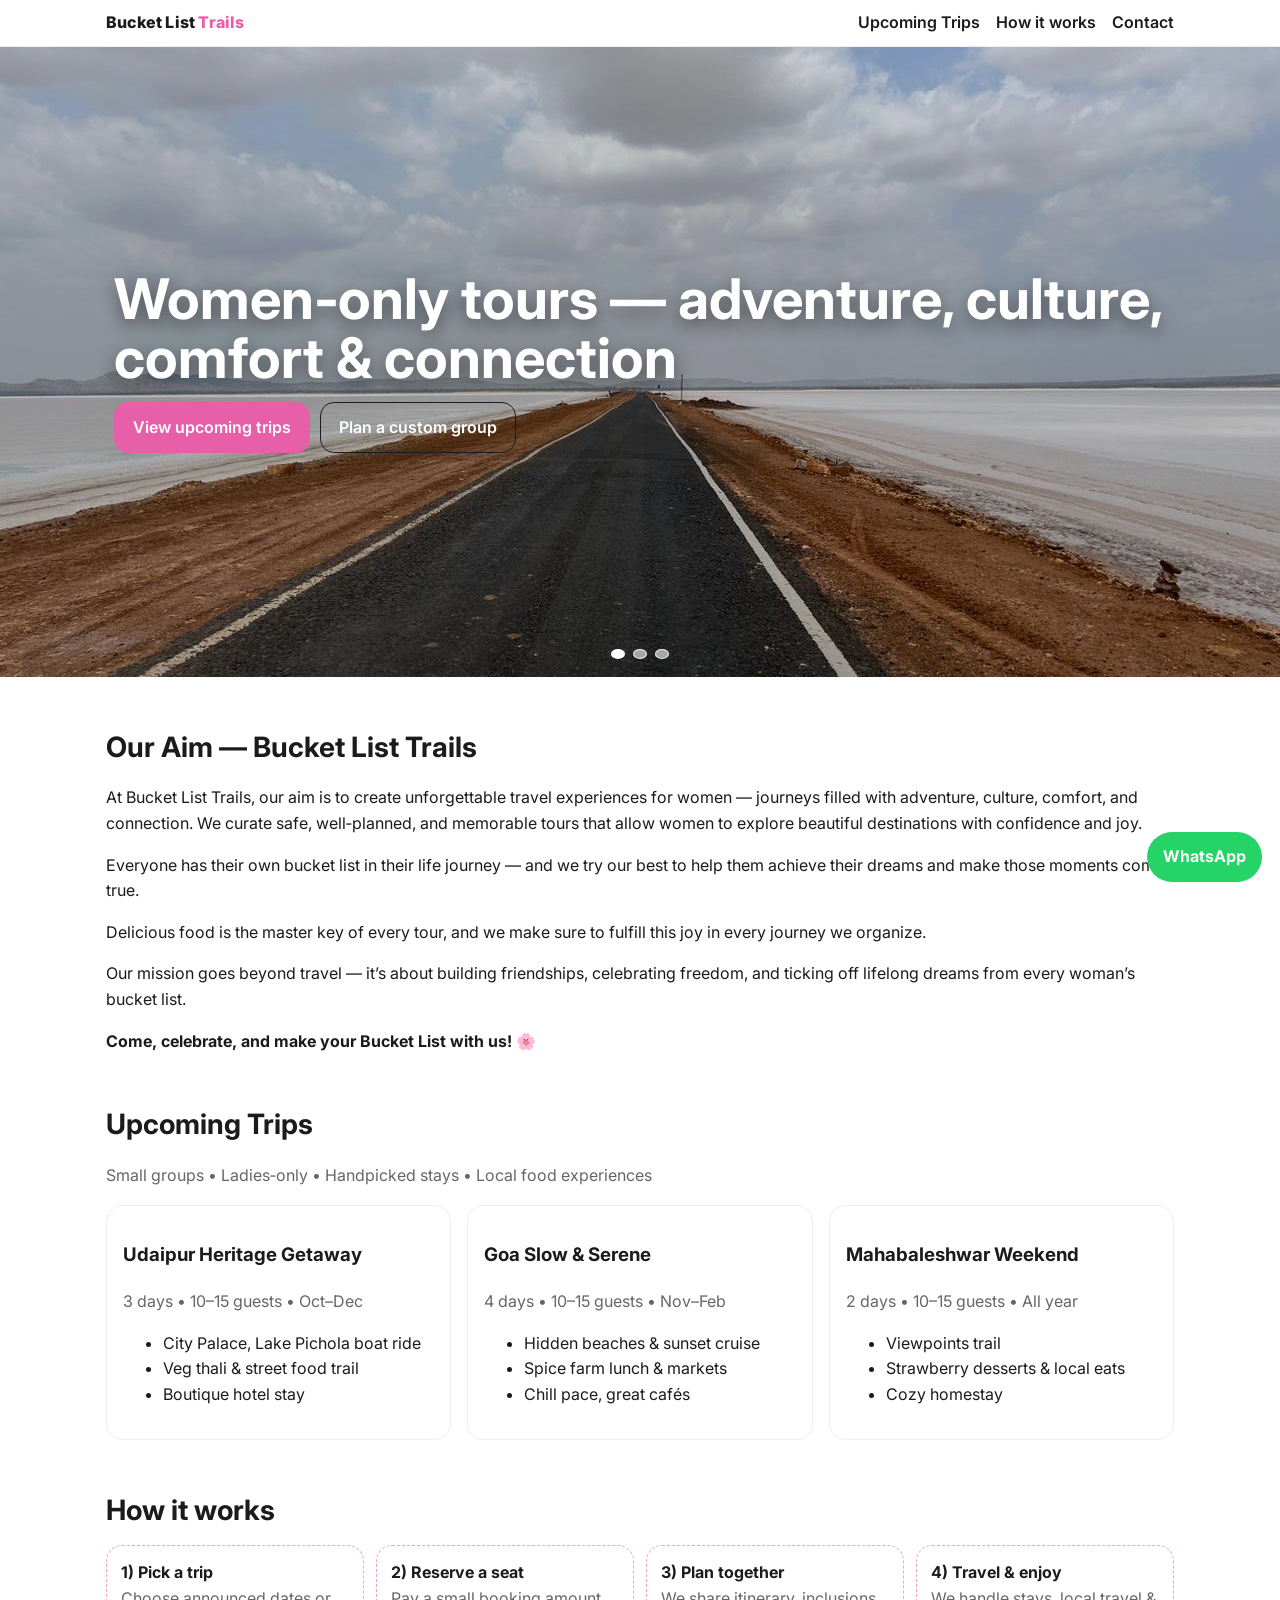
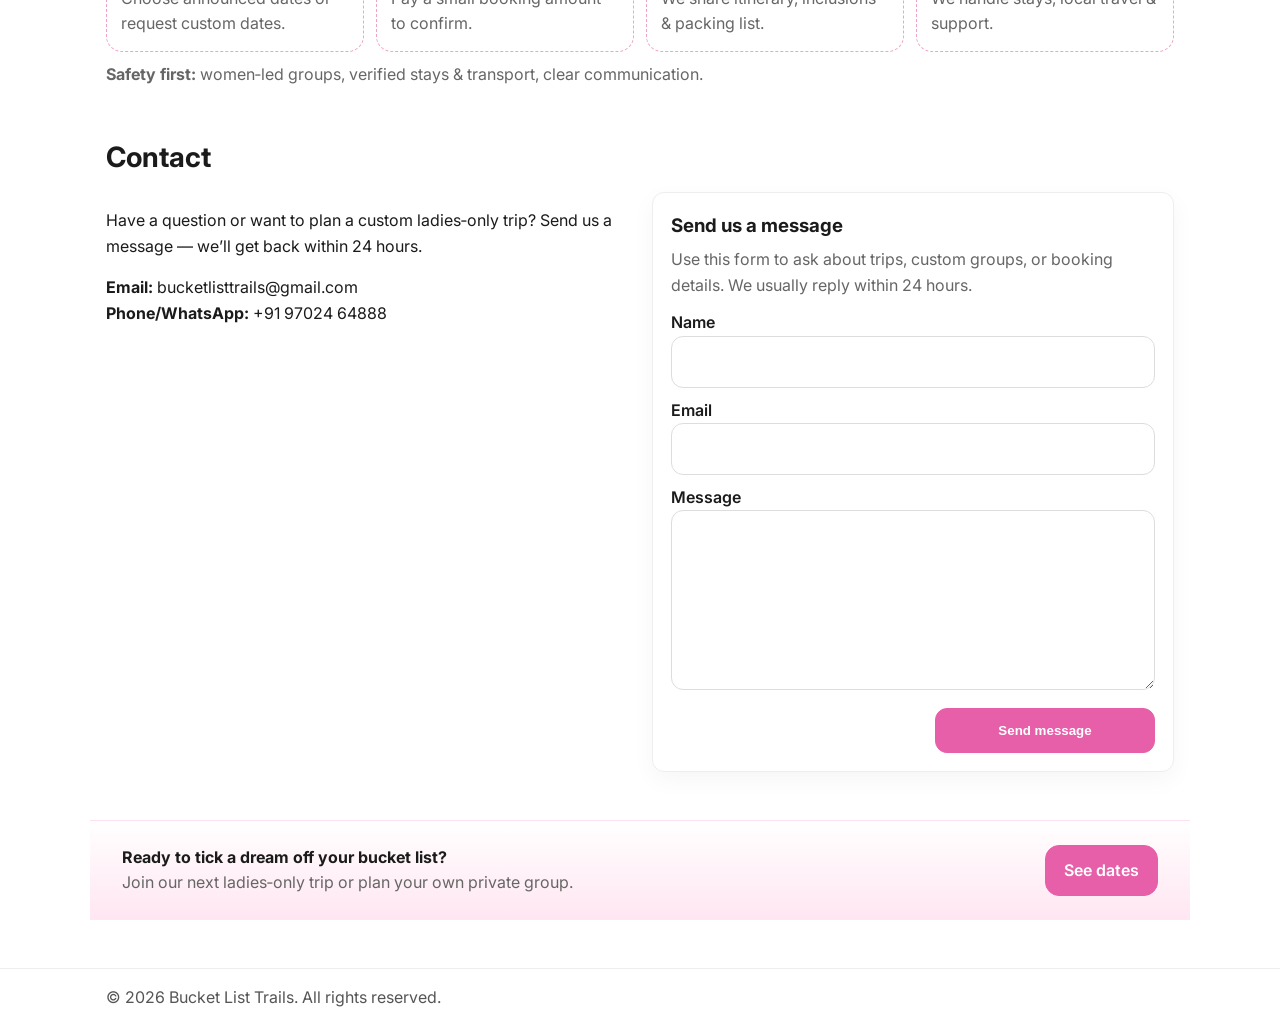
==== index.html @ af9f661c "favicon added" ====
<!doctype html>
<html lang="en">
<head>
<meta charset="utf-8" />
<meta name="viewport" content="width=device-width, initial-scale=1" />
<title>Bucket List Trails — Ladies-Only Tours</title>
<meta name="description" content="Bucket List Trails curates safe, well‑planned ladies‑only tours — adventure, culture, comfort & connection. Join our next trip!" />
<link rel="preconnect" href="https://fonts.googleapis.com">
<link rel="preconnect" href="https://fonts.gstatic.com" crossorigin>
<link href="https://fonts.googleapis.com/css2?family=Inter:wght@400;600;800&display=swap" rel="stylesheet">
<link rel="stylesheet" href="assets/css/style.css">
<link rel="icon" href="assets/images/3_ladies_favicon.png" type="image/png">
</head>
<body>
<header>
  <nav>
    <div class="logo">Bucket List <span>Trails</span></div>
    <div class="links">
      <!-- <a href="#aim">About</a> -->
      <a href="#trips">Upcoming Trips</a>
      <a href="#how">How it works</a>
      <a href="#contact">Contact</a>
    </div>
  </nav>
</header>
<main>
  <section class="hero">
    <div class="content">
      <h1>Women‑only tours — adventure, culture, comfort & connection</h1>
      
      <div style="display:flex;gap:10px;flex-wrap:wrap">
        <a class="btn primary" href="#trips">View upcoming trips</a>
        <a class="btn" href="#contact">Plan a custom group</a>
      </div>
    </div>
    <div class="slider" aria-label="Trip photo slideshow">
      <div class="slides" id="slides">
        <div class="slide"><img src="assets/images/road_to_heaven_1.jpg" alt="Long straight road cutting through the white salt desert of Kutch under a cloudy sky" loading="lazy"></div>
        <div class="slide"><img src="assets/images/road_to_heaven_2.jpg" alt="Aerial view of a narrow road crossing vast white salt plains in Kutch, India" loading="lazy"></div>
        <div class="slide"><img src="assets/images/Kelva-Sea-Fort.jpg" alt="Aerial view of Kelva Fort surrounded by seawater with greenery growing on top, at Kelva Beach, Maharashtra" loading="lazy"></div>
      </div>
      <div class="dots" id="dots"></div>
    </div>
  </section>
  <section id="aim">
    <h2>Our Aim — Bucket List Trails</h2>
    <p>At Bucket List Trails, our aim is to create unforgettable travel experiences for women — journeys filled with adventure, culture, comfort, and connection. We curate safe, well‑planned, and memorable tours that allow women to explore beautiful destinations with confidence and joy.</p>
    <p>Everyone has their own bucket list in their life journey — and we try our best to help them achieve their dreams and make those moments come true.</p>
    <p>Delicious food is the master key of every tour, and we make sure to fulfill this joy in every journey we organize.</p>
    <p>Our mission goes beyond travel — it’s about building friendships, celebrating freedom, and ticking off lifelong dreams from every woman’s bucket list.</p>
    <p><strong>Come, celebrate, and make your Bucket List with us!</strong> 🌸</p>
  </section>
  <section id="trips">
    <h2>Upcoming Trips</h2>
    <p class="muted">Small groups • Ladies‑only • Handpicked stays • Local food experiences</p>
    <div class="grid">
      <div class="card">
        <h3>Udaipur Heritage Getaway</h3>
        <p class="muted">3 days • 10–15 guests • Oct–Dec</p>
        <ul>
          <li>City Palace, Lake Pichola boat ride</li>
          <li>Veg thali & street food trail</li>
          <li>Boutique hotel stay</li>
        </ul>
      </div>
      <div class="card">
        <h3>Goa Slow & Serene</h3>
        <p class="muted">4 days • 10–15 guests • Nov–Feb</p>
        <ul>
          <li>Hidden beaches & sunset cruise</li>
          <li>Spice farm lunch & markets</li>
          <li>Chill pace, great cafés</li>
        </ul>
      </div>
      <div class="card">
        <h3>Mahabaleshwar Weekend</h3>
        <p class="muted">2 days • 10–15 guests • All year</p>
        <ul>
          <li>Viewpoints trail</li>
          <li>Strawberry desserts & local eats</li>
          <li>Cozy homestay</li>
        </ul>
      </div>
    </div>
  </section>
  <section id="how">
    <h2>How it works</h2>
    <div class="steps">
      <div class="step"><strong>1) Pick a trip</strong><br><span class="muted">Choose announced dates or request custom dates.</span></div>
      <div class="step"><strong>2) Reserve a seat</strong><br><span class="muted">Pay a small booking amount to confirm.</span></div>
      <div class="step"><strong>3) Plan together</strong><br><span class="muted">We share itinerary, inclusions & packing list.</span></div>
      <div class="step"><strong>4) Travel & enjoy</strong><br><span class="muted">We handle stays, local travel & support.</span></div>
    </div>
    <p class="muted" style="margin-top:10px"><strong>Safety first:</strong> women‑led groups, verified stays & transport, clear communication.</p>
  </section>
  <section id="contact">
    <h2>Contact</h2>
    <div class="contact">
      <div>
        <p>Have a question or want to plan a custom ladies‑only trip? Send us a message — we’ll get back within 24 hours.</p>
        <p><strong>Email:</strong> <a href="mailto:bucketlisttrails@gmail.com">bucketlisttrails@gmail.com</a><br>
        <strong>Phone/WhatsApp:</strong> <a href="tel:+919702464888">+91 97024 64888</a></p>
      </div>
      <div class="form-card">
        <div class="form-header">
          <h3>Send us a message</h3>
          <p class="muted">Use this form to ask about trips, custom groups, or booking details. We usually reply within 24 hours.</p>
        </div>
        <form name="contact" method="POST" data-netlify="true">
          <input type="hidden" name="form-name" value="contact" />
          <label>Name <input name="name" required /></label>
          <label>Email <input type="email" name="email" required /></label>
          <label>Message <textarea name="message" rows="6" required></textarea></label>
          <div style="display:flex;justify-content:flex-end">
            <button class="btn primary" type="submit">Send message</button>
          </div>
        </form>
      </div>
    </div>
  </section>
</main>
<section class="cta">
  <div class="wrap">
    <div>
      <strong>Ready to tick a dream off your bucket list?</strong>
      <div class="muted">Join our next ladies‑only trip or plan your own private group.</div>
    </div>
    <a class="btn primary" href="#trips">See dates</a>
  </div>
</section>
<footer><div class="wrap">© <span id="y"></span> Bucket List Trails. All rights reserved.</div></footer>
<a class="wa" href="https://wa.me/919702464888" target="_blank" rel="noopener">WhatsApp</a>
<script src="assets/js/main.js"></script>
</body></html>
---- assets/css/style.css ----
/* Variables */
:root {
  --max: 1100px;
  --brand: #e65fa8;
  --dark: #1b1b1b;
  --muted: #666;
  --bg: #fff;
}

/* Reset & base */
* { box-sizing: border-box; }
html, body { margin: 0; }
body {
  font-family: Inter, system-ui, Arial, sans-serif;
  color: var(--dark);
  line-height: 1.6;
  background: var(--bg);
}

a { text-decoration: none; color: inherit; }

/* Buttons */
.btn {
  display: inline-block;
  padding: 12px 18px;
  border-radius: 14px;
  border: 1px solid var(--dark);
  font-weight: 600;
}
.btn.primary {
  background: var(--brand);
  color: white;
  border-color: var(--brand);
}

/* Header / Nav */
header {
  position: sticky;
  top: 0;
  background: #ffffffd9;
  backdrop-filter: saturate(160%) blur(10px);
  border-bottom: 1px solid #eee;
  z-index: 10;
}
nav {
  max-width: var(--max);
  margin: 0 auto;
  display: flex;
  align-items: center;
  gap: 12px;
  padding: 10px 16px;
}
nav .logo { font-weight: 800; letter-spacing: .2px; }
nav .logo span { color: var(--brand); }
nav .links { margin-left: auto; display: flex; gap: 16px; font-weight: 600; }

/* Hero */
.hero {
  position: relative;
  min-height: 70vh; /* large hero to showcase full-bleed images */
  display: grid;
  align-items: center;
  margin: 0; /* full-bleed - remove vertical margins */
}

.hero .content {
  max-width: var(--max);
  margin: 0 auto; /* center content within full-bleed hero */
  padding: 48px 24px;
  z-index: 2; /* sits above slider */
  color: #fff;
}
.hero h1 {
  font-size: clamp(32px, 6vw, 56px);
  line-height: 1.05;
  margin: 0 0 14px;
  text-shadow: 0 6px 18px rgba(0,0,0,0.45);
}
.hero p { color: rgba(255,255,255,0.9); margin: 0 0 18px; text-shadow: 0 4px 14px rgba(0,0,0,0.35); }

/* Slider */
.slider {
  position: absolute;
  inset: 0;
  z-index: 0;
  overflow: hidden;
}
.slider::after {
  /* subtle dark overlay to improve text contrast */
  content: "";
  position: absolute;
  inset: 0;
  background: linear-gradient(rgba(0,0,0,0.15), rgba(0,0,0,0.35));
  z-index: 1;
  pointer-events: none;
}
.slides {
  display: flex;
  transition: transform .5s ease;
  height: 100%;
}
.slide {
  min-width: 100%;
  height: 100%;
  background: #000;
}
.slide img { width: 100%; height: 100%; object-fit: cover; display: block; }

.dots {
  position: absolute;
  left: 0;
  right: 0;
  bottom: 18px;
  display: flex;
  gap: 8px;
  justify-content: center;
  z-index: 3;
}
.dot {
  width: 10px;
  height: 10px;
  border-radius: 50%;
  background: rgba(255,255,255,0.6);
  border: 1px solid rgba(255,255,255,0.85);
  cursor: pointer;
}
.dot.active { background: #fff; }

/* Sections */
section:not(.hero) { max-width: var(--max); margin: 48px auto; padding: 0 16px; }
h2 { font-size: 28px; margin: 0 0 12px; }
.muted { color: var(--muted); }

.grid { display: grid; grid-template-columns: repeat(3, 1fr); gap: 16px; }
.card { border: 1px solid #eee; border-radius: 16px; padding: 16px; background: #fff; }

.steps { display: grid; grid-template-columns: repeat(4, 1fr); gap: 12px; }
.step { border: 1px dashed #f0a2c8; border-radius: 16px; padding: 14px; background: #fff; }

.contact { display: grid; grid-template-columns: 1fr 1fr; gap: 24px; align-items: start; }

/* Contact form: stack labels above inputs for better spacing */
.contact form { display: grid; gap: 12px; max-width: 560px; }
.contact label { display: block; font-weight: 600; margin-bottom: 6px; }
.contact input, .contact textarea { width: 100%; padding: 12px 14px; border-radius: 12px; border: 1px solid #ddd; font: inherit; }

/* Make submit button prominent and full width on smaller screens */
.contact button[type="submit"] { padding: 14px 22px; border-radius: 12px; min-width: 220px; }
@media (max-width: 980px) {
  .contact { grid-template-columns: 1fr; }
  .contact button[type="submit"] { width: 100%; }
}

/* Form card */
.form-card {
  background: #fff;
  border: 1px solid #eee;
  border-radius: 12px;
  padding: 18px;
  box-shadow: 0 8px 24px rgba(0,0,0,0.04);
}
.form-header h3 { margin: 0 0 6px; }
.form-header .muted { margin: 0 0 12px; color: var(--muted); }
.form-card form { display: block; }
.form-card label { margin-bottom: 10px; display: block; }
.form-card .btn.primary { min-width: 220px; }

.cta { background: linear-gradient(180deg,#fff, #ffe6f2); border-top: 1px solid #fee0f0; }
.cta .wrap { max-width: var(--max); margin: 0 auto; padding: 24px 16px; display: grid; grid-template-columns: 1fr auto; align-items: center; gap: 16px; }

footer { border-top: 1px solid #eee; }
footer .wrap { max-width: var(--max); margin: 0 auto; padding: 16px; color: #555; }

.wa { position: fixed; right: 18px; bottom: 18px; background: #25D366; color: #fff; border-radius: 999px; padding: 12px 16px; font-weight: 700; }

/* Responsive */
@media (max-width: 980px) {
  .hero { grid-template-columns: 1fr; }
  .grid { grid-template-columns: 1fr 1fr; }
  .steps { grid-template-columns: 1fr 1fr; }
  .contact { grid-template-columns: 1fr; }
}

@media (max-width: 600px) {
  .grid { grid-template-columns: 1fr; }
  .slide { height: 240px; }
}

/* Accessibility: respect reduced motion */
@media (prefers-reduced-motion: reduce) {
  .slides { transition: none !important; }
}
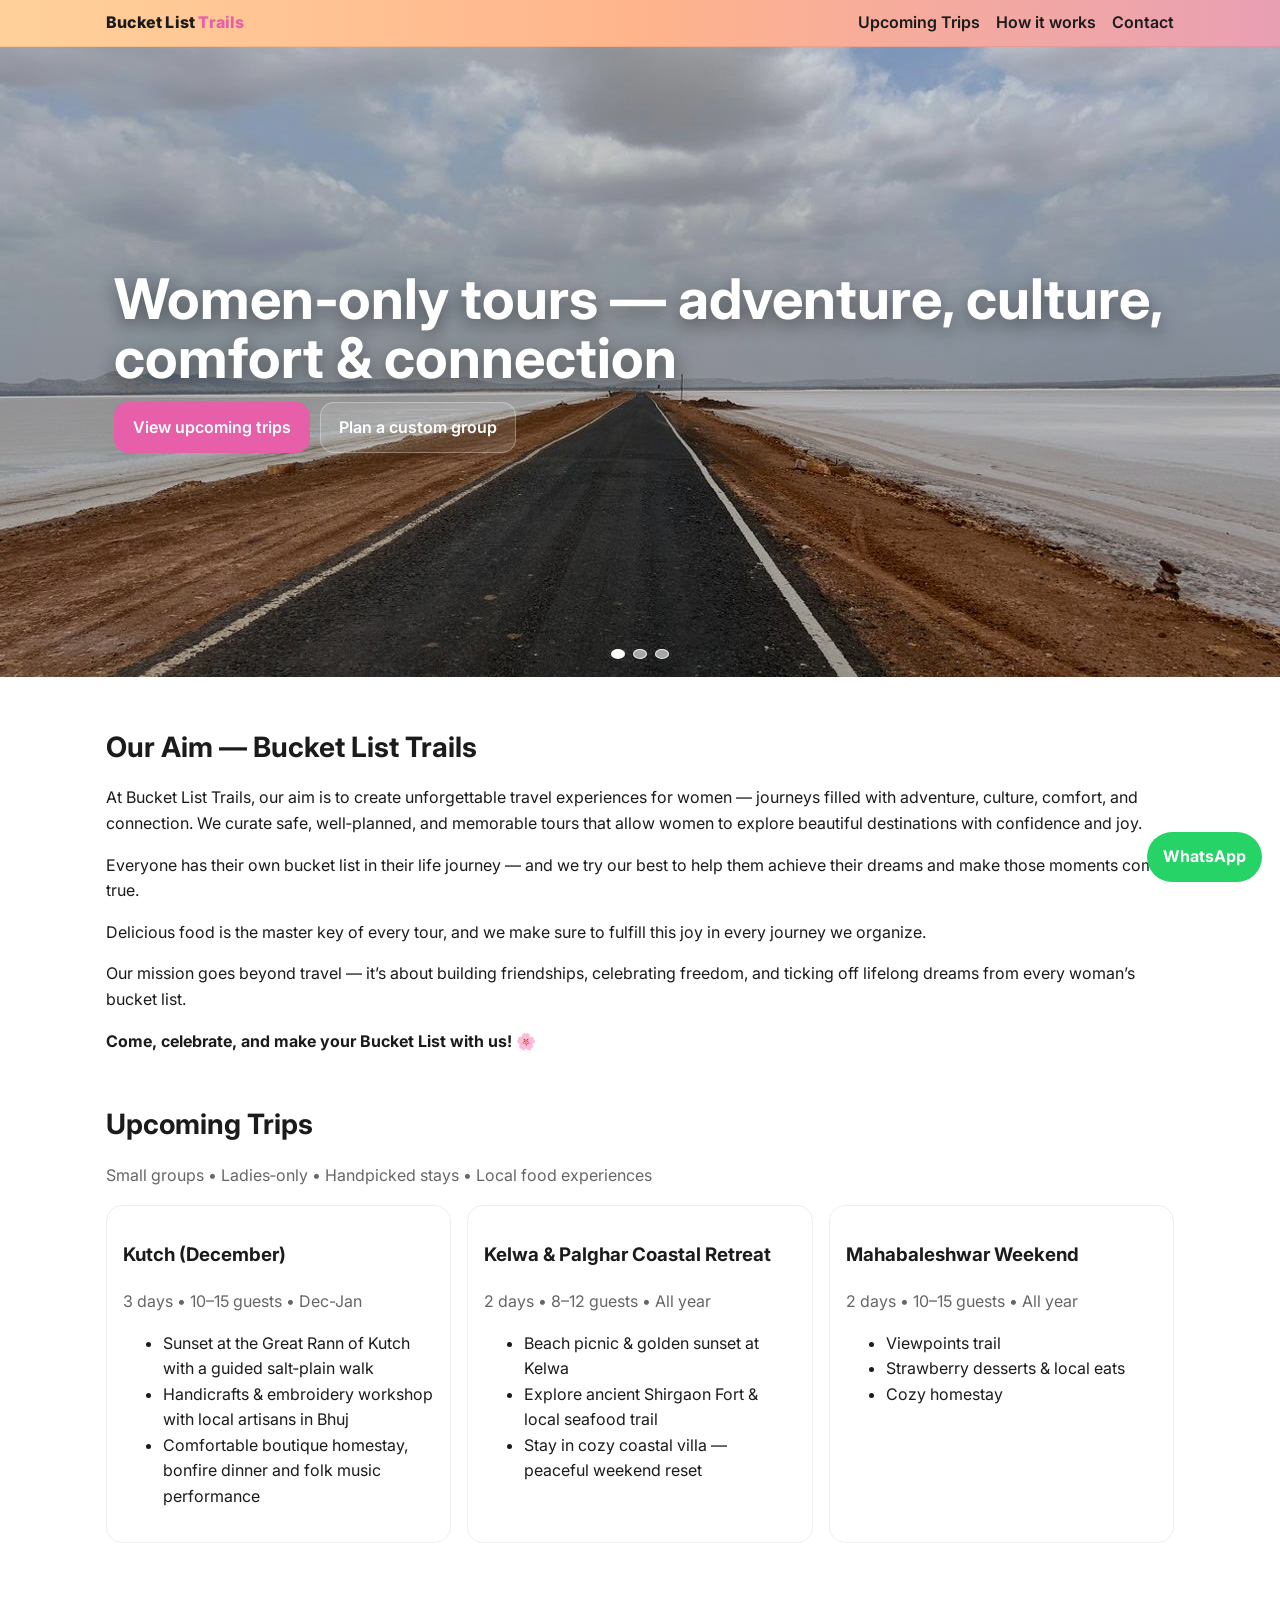
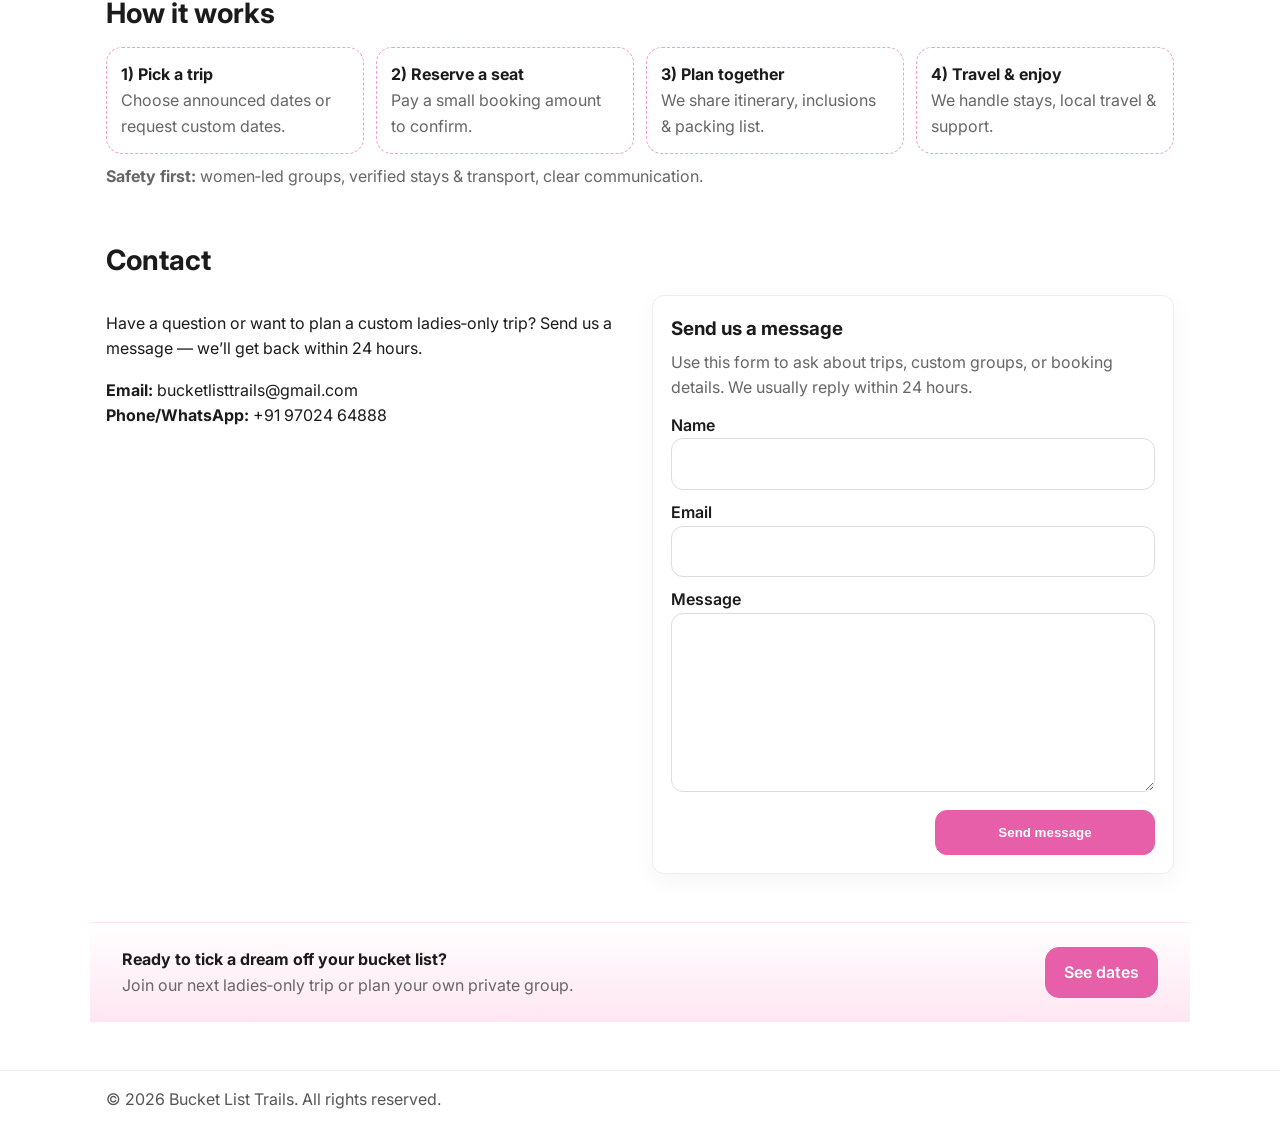
==== commit 2ee51bd0: "responsiveness improved and trips changed" ====
--- a/index.html
+++ b/index.html
@@ -17,8 +17,8 @@
     <div class="logo">Bucket List <span>Trails</span></div>
     <div class="links">
       <!-- <a href="#aim">About</a> -->
-      <a href="#trips">Upcoming Trips</a>
-      <a href="#how">How it works</a>
+      <a href="#trips" class="hide-on-mobile">Upcoming Trips</a>
+      <a href="#how" class="hide-on-mobile">How it works</a>
       <a href="#contact">Contact</a>
     </div>
   </nav>
@@ -55,21 +55,21 @@
     <p class="muted">Small groups • Ladies‑only • Handpicked stays • Local food experiences</p>
     <div class="grid">
       <div class="card">
-        <h3>Udaipur Heritage Getaway</h3>
-        <p class="muted">3 days • 10–15 guests • Oct–Dec</p>
+        <h3>Kutch (December)</h3>
+        <p class="muted">3 days • 10–15 guests • Dec-Jan</p>
         <ul>
-          <li>City Palace, Lake Pichola boat ride</li>
-          <li>Veg thali & street food trail</li>
-          <li>Boutique hotel stay</li>
+          <li>Sunset at the Great Rann of Kutch with a guided salt‑plain walk</li>
+          <li>Handicrafts & embroidery workshop with local artisans in Bhuj</li>
+          <li>Comfortable boutique homestay, bonfire dinner and folk music performance</li>
         </ul>
       </div>
       <div class="card">
-        <h3>Goa Slow & Serene</h3>
-        <p class="muted">4 days • 10–15 guests • Nov–Feb</p>
+        <h3>Kelwa & Palghar Coastal Retreat</h3>
+        <p class="muted">2 days • 8–12 guests • All year</p>
         <ul>
-          <li>Hidden beaches & sunset cruise</li>
-          <li>Spice farm lunch & markets</li>
-          <li>Chill pace, great cafés</li>
+          <li>Beach picnic & golden sunset at Kelwa</li>
+          <li>Explore ancient Shirgaon Fort & local seafood trail</li>
+          <li>Stay in cozy coastal villa — peaceful weekend reset</li>
         </ul>
       </div>
       <div class="card">
--- a/assets/css/style.css
+++ b/assets/css/style.css
@@ -37,9 +37,11 @@
 header {
   position: sticky;
   top: 0;
-  background: #ffffffd9;
-  backdrop-filter: saturate(160%) blur(10px);
-  border-bottom: 1px solid #eee;
+  /* warm sunrise gradient inspired by favicon */
+  background: linear-gradient(90deg, #ffd19a 0%, #ffb48c 50%, #e99fb3 100%);
+  color: #1b1b1b;
+  backdrop-filter: saturate(120%) blur(6px);
+  border-bottom: 1px solid rgba(0,0,0,0.06);
   z-index: 10;
 }
 nav {
@@ -51,8 +53,12 @@
   padding: 10px 16px;
 }
 nav .logo { font-weight: 800; letter-spacing: .2px; }
-nav .logo span { color: var(--brand); }
+nav .logo span { color: #e65fa8; }
 nav .links { margin-left: auto; display: flex; gap: 16px; font-weight: 600; }
+
+/* Nav link colors on the warm header */
+nav .links a { color: #1b1b1b; }
+nav .links a:hover { color: #6b2552; }
 
 /* Hero */
 .hero {
@@ -183,7 +189,36 @@
 
 @media (max-width: 600px) {
   .grid { grid-template-columns: 1fr; }
-  .slide { height: 240px; }
+
+  /* Keep hero height consistent with desktop to avoid needless shrinking */
+  .hero { min-height: 70vh; }
+  .hero .content { padding-top: 28px; padding-bottom: 28px; align-self: start; }
+  .hero h1 { font-size: clamp(24px, 7vw, 36px); }
+
+  /* Slightly stronger overlay for mobile */
+  .slider::after { background: linear-gradient(rgba(0,0,0,0.7), rgba(0,0,0,0.08)); }
+  .dots { bottom: 10px; }
+}
+
+/* Hide some nav links on small screens */
+@media (max-width: 600px) {
+  .links .hide-on-mobile { display: none; }
+}
+
+/* Ensure slides always cover their container (prevents black bars) */
+.slide img { width: 100%; height: 100%; object-fit: cover; display: block; }
+
+/* Hero-specific button styles so non-primary buttons remain visible over images */
+.hero .btn { color: #fff; }
+.hero .btn:not(.primary) { background: rgba(255,255,255,0.12); border-color: rgba(255,255,255,0.3); color: #fff; }
+
+/* For mobile we keep a smaller hero height but let JS fine-tune exact height to match images */
+@media (max-width: 600px) {
+  .hero { min-height: 55vh; }
+  .hero .content { padding-top: 28px; padding-bottom: 28px; align-self: start; }
+  .hero h1 { font-size: clamp(24px, 7vw, 36px); }
+  .slider::after { background: linear-gradient(rgba(0,0,0,0.65), rgba(0,0,0,0.06)); }
+  .dots { bottom: 10px; }
 }
 
 /* Accessibility: respect reduced motion */
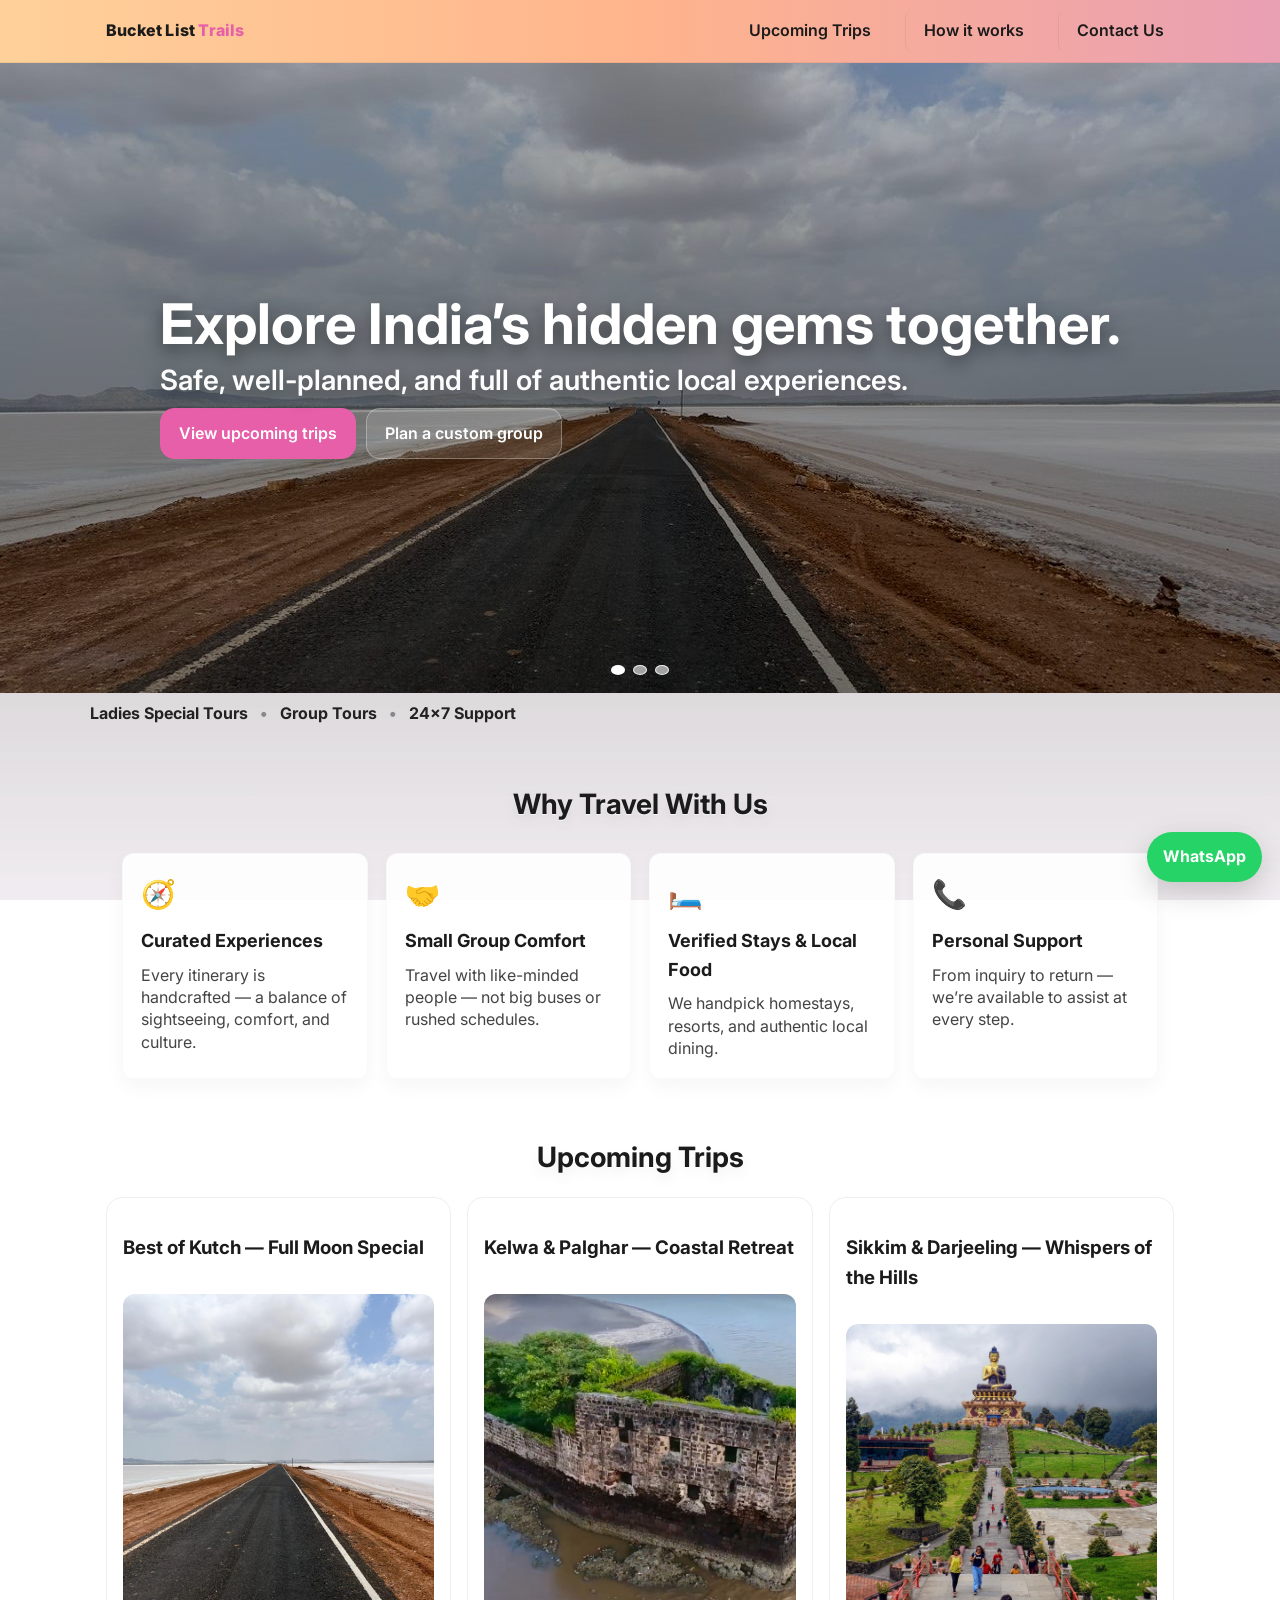
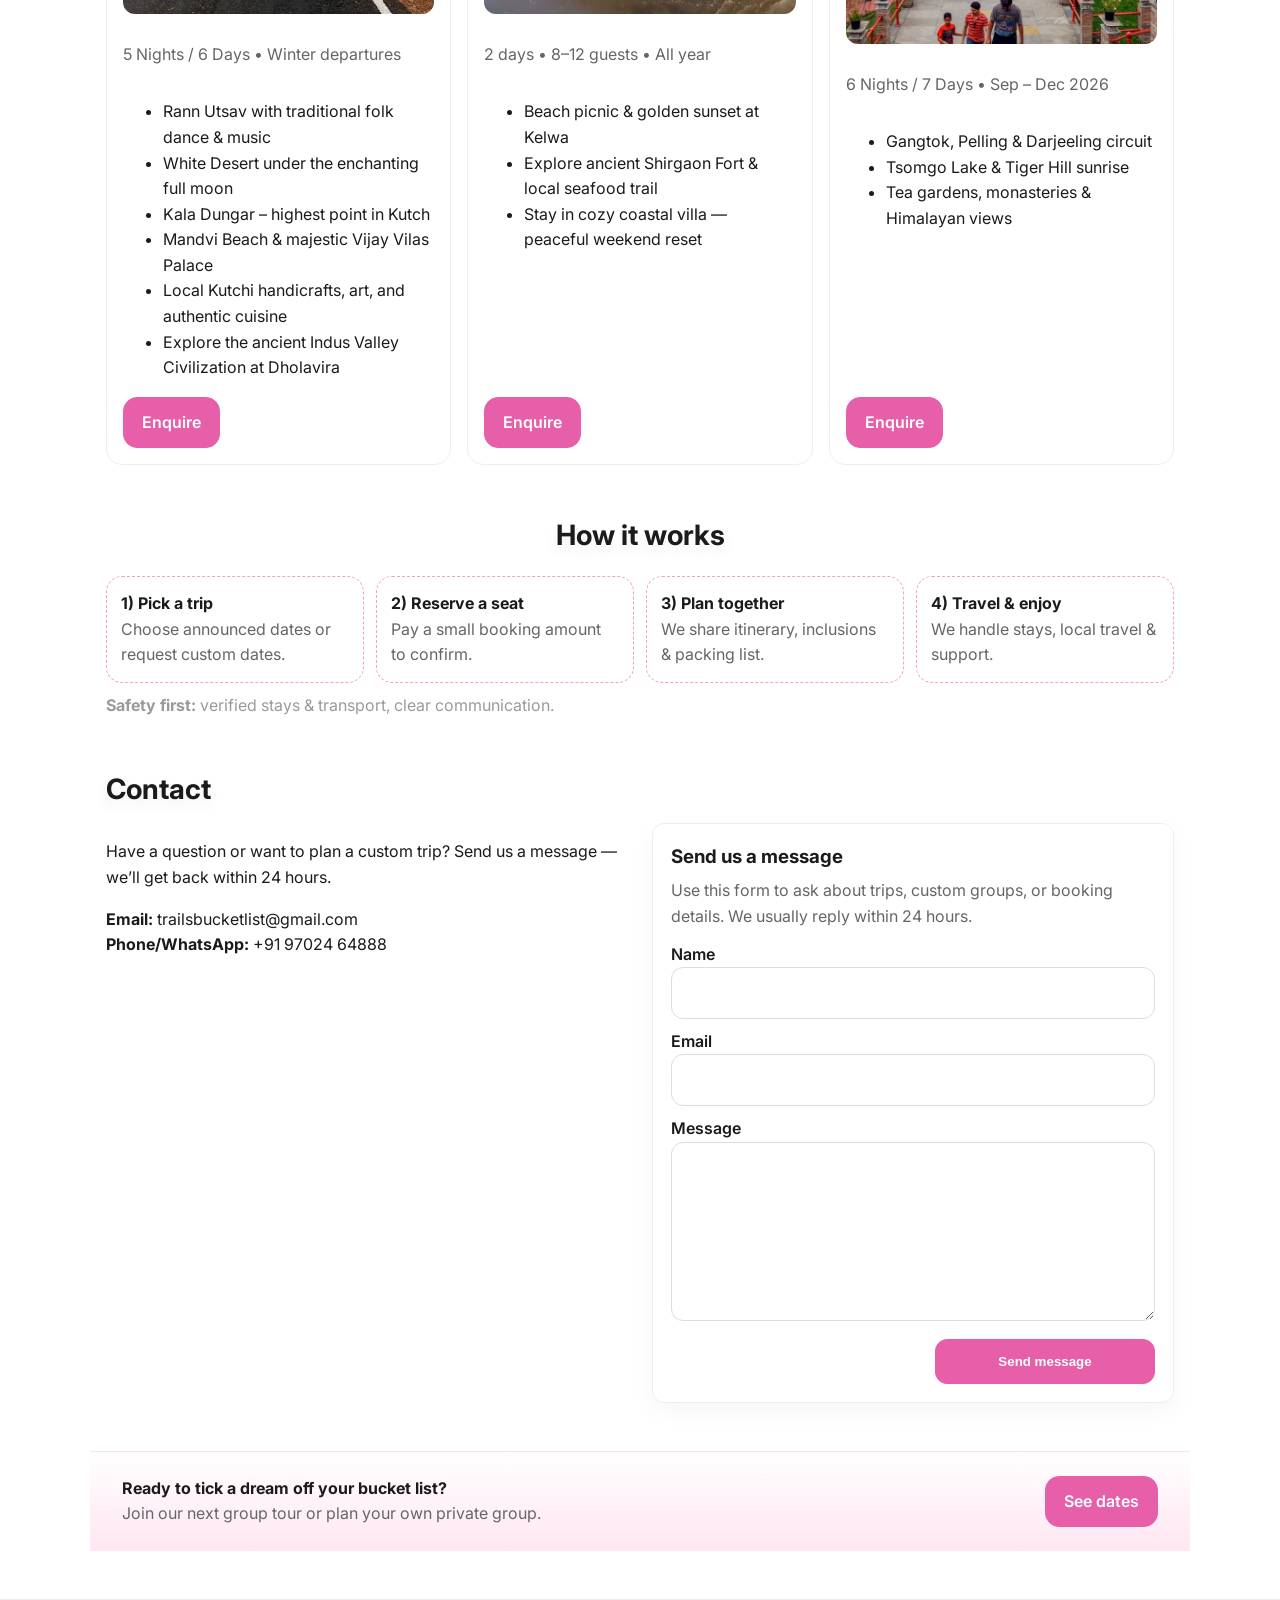
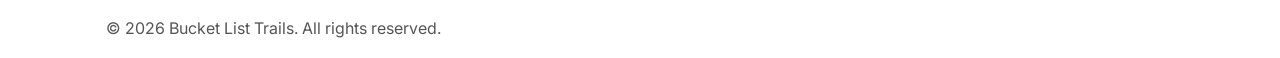
==== commit fbe86852: "add Sikkim trip details, update card layout, change wording for group tours instead of ladies only t" ====
--- a/index.html
+++ b/index.html
@@ -3,8 +3,8 @@
 <head>
 <meta charset="utf-8" />
 <meta name="viewport" content="width=device-width, initial-scale=1" />
-<title>Bucket List Trails — Ladies-Only Tours</title>
-<meta name="description" content="Bucket List Trails curates safe, well‑planned ladies‑only tours — adventure, culture, comfort & connection. Join our next trip!" />
+<title>Bucket List Trails — Group Tour Packages</title>
+<meta name="description" content="Bucket List Trails curates safe, well-planned ladies-only tours — adventure, culture, comfort & connection. Join our next trip!" />
 <link rel="preconnect" href="https://fonts.googleapis.com">
 <link rel="preconnect" href="https://fonts.gstatic.com" crossorigin>
 <link href="https://fonts.googleapis.com/css2?family=Inter:wght@400;600;800&display=swap" rel="stylesheet">
@@ -16,19 +16,20 @@
   <nav>
     <div class="logo">Bucket List <span>Trails</span></div>
     <div class="links">
-      <!-- <a href="#aim">About</a> -->
       <a href="#trips" class="hide-on-mobile">Upcoming Trips</a>
       <a href="#how" class="hide-on-mobile">How it works</a>
-      <a href="#contact">Contact</a>
+      <a href="#contact">Contact Us</a>
     </div>
   </nav>
 </header>
 <main>
   <section class="hero">
     <div class="content">
-      <h1>Women‑only tours — adventure, culture, comfort & connection</h1>
+      <h1>Explore India’s hidden gems together.
+        <span class="break">Safe, well-planned, and full of authentic local experiences.</span>
+      </h1>
       
-      <div style="display:flex;gap:10px;flex-wrap:wrap">
+      <div class="hero-actions" style="display:flex;gap:10px;flex-wrap:wrap">
         <a class="btn primary" href="#trips">View upcoming trips</a>
         <a class="btn" href="#contact">Plan a custom group</a>
       </div>
@@ -42,47 +43,89 @@
       <div class="dots" id="dots"></div>
     </div>
   </section>
-  <section id="aim">
-    <h2>Our Aim — Bucket List Trails</h2>
-    <p>At Bucket List Trails, our aim is to create unforgettable travel experiences for women — journeys filled with adventure, culture, comfort, and connection. We curate safe, well‑planned, and memorable tours that allow women to explore beautiful destinations with confidence and joy.</p>
-    <p>Everyone has their own bucket list in their life journey — and we try our best to help them achieve their dreams and make those moments come true.</p>
-    <p>Delicious food is the master key of every tour, and we make sure to fulfill this joy in every journey we organize.</p>
-    <p>Our mission goes beyond travel — it’s about building friendships, celebrating freedom, and ticking off lifelong dreams from every woman’s bucket list.</p>
-    <p><strong>Come, celebrate, and make your Bucket List with us!</strong> 🌸</p>
+
+  <div class="hero-caption wrap">
+    <div class="caption-inner">
+      <strong>Ladies Special Tours</strong>
+      <span>•</span>
+      <strong>Group Tours</strong>
+      <span>•</span>
+      <strong>24×7 Support</strong>
+    </div>
+  </div>
+
+  <section id="aim" class="why">
+    <h2>Why Travel With Us</h2>
+    <div class="why-grid">
+      <div class="why-card">
+        <div class="why-icon">🧭</div>
+        <h3>Curated Experiences</h3>
+        <p>Every itinerary is handcrafted — a balance of sightseeing, comfort, and culture.</p>
+      </div>
+      <div class="why-card">
+        <div class="why-icon">🤝</div>
+        <h3>Small Group Comfort</h3>
+        <p>Travel with like-minded people — not big buses or rushed schedules.</p>
+      </div>
+      <div class="why-card">
+        <div class="why-icon">🛏️</div>
+        <h3>Verified Stays & Local Food</h3>
+        <p>We handpick homestays, resorts, and authentic local dining.</p>
+      </div>
+      <div class="why-card">
+        <div class="why-icon">📞</div>
+        <h3>Personal Support</h3>
+        <p>From inquiry to return — we’re available to assist at every step.</p>
+      </div>
+    </div>
   </section>
+
   <section id="trips">
     <h2>Upcoming Trips</h2>
-    <p class="muted">Small groups • Ladies‑only • Handpicked stays • Local food experiences</p>
     <div class="grid">
+
       <div class="card">
-        <h3>Kutch (December)</h3>
-        <p class="muted">3 days • 10–15 guests • Dec-Jan</p>
+        <h3>Best of Kutch — Full Moon Special</h3>
+        <img src="assets/images/road_to_heaven_1.jpg" alt="Best of Kutch — Full Moon Special" loading="lazy" class="card-img">
+        <p class="muted">5 Nights / 6 Days • Winter departures</p>
         <ul>
-          <li>Sunset at the Great Rann of Kutch with a guided salt‑plain walk</li>
-          <li>Handicrafts & embroidery workshop with local artisans in Bhuj</li>
-          <li>Comfortable boutique homestay, bonfire dinner and folk music performance</li>
+          <li>Rann Utsav with traditional folk dance & music</li>
+          <li>White Desert under the enchanting full moon</li>
+          <li>Kala Dungar – highest point in Kutch</li>
+          <li>Mandvi Beach & majestic Vijay Vilas Palace</li>
+          <li>Local Kutchi handicrafts, art, and authentic cuisine</li>
+          <li>Explore the ancient Indus Valley Civilization at Dholavira</li>
         </ul>
+        <a href="https://wa.me/919702464888?text=Hi%2C%20I'm%20interested%20in%20the%20Kutch%20tour.%20Can%20you%20share%20details%3F" class="btn primary">Enquire</a>
       </div>
+
       <div class="card">
-        <h3>Kelwa & Palghar Coastal Retreat</h3>
+        <h3>Kelwa & Palghar — Coastal Retreat</h3>
+        <img src="assets/images/Kelva-Sea-Fort.jpg" alt="Kelwa & Palghar Coastal Retreat" loading="lazy" class="card-img">
         <p class="muted">2 days • 8–12 guests • All year</p>
         <ul>
           <li>Beach picnic & golden sunset at Kelwa</li>
           <li>Explore ancient Shirgaon Fort & local seafood trail</li>
           <li>Stay in cozy coastal villa — peaceful weekend reset</li>
         </ul>
+        <a href="https://wa.me/919702464888?text=Hi%2C%20I'm%20interested%20in%20the%20Kelwa%20%26%20Palghar%20trip.%20Can%20you%20share%20details%3F" class="btn primary">Enquire</a>
       </div>
+
       <div class="card">
-        <h3>Mahabaleshwar Weekend</h3>
-        <p class="muted">2 days • 10–15 guests • All year</p>
+        <h3>Sikkim & Darjeeling — Whispers of the Hills</h3>
+        <img src="assets/images/Sikkim.jpg" alt="Sikkim and Darjeeling mountains" loading="lazy" class="card-img">
+        <p class="muted">6 Nights / 7 Days • Sep – Dec 2026</p>
         <ul>
-          <li>Viewpoints trail</li>
-          <li>Strawberry desserts & local eats</li>
-          <li>Cozy homestay</li>
+          <li>Gangtok, Pelling & Darjeeling circuit</li>
+          <li>Tsomgo Lake & Tiger Hill sunrise</li>
+          <li>Tea gardens, monasteries & Himalayan views</li>
         </ul>
+        <a href="https://wa.me/919702464888?text=Hi%2C%20I'm%20interested%20in%20the%20Sikkim%20%26%20Darjeeling%20group%20tour.%20Can%20you%20share%20details%3F" class="btn primary">Enquire</a>
       </div>
+
     </div>
   </section>
+
   <section id="how">
     <h2>How it works</h2>
     <div class="steps">
@@ -91,14 +134,15 @@
       <div class="step"><strong>3) Plan together</strong><br><span class="muted">We share itinerary, inclusions & packing list.</span></div>
       <div class="step"><strong>4) Travel & enjoy</strong><br><span class="muted">We handle stays, local travel & support.</span></div>
     </div>
-    <p class="muted" style="margin-top:10px"><strong>Safety first:</strong> women‑led groups, verified stays & transport, clear communication.</p>
+    <p class="muted" style="margin-top:10px"><strong>Safety first:</strong> verified stays & transport, clear communication.</p>
   </section>
+
   <section id="contact">
     <h2>Contact</h2>
     <div class="contact">
       <div>
-        <p>Have a question or want to plan a custom ladies‑only trip? Send us a message — we’ll get back within 24 hours.</p>
-        <p><strong>Email:</strong> <a href="mailto:bucketlisttrails@gmail.com">bucketlisttrails@gmail.com</a><br>
+        <p>Have a question or want to plan a custom trip? Send us a message — we’ll get back within 24 hours.</p>
+        <p><strong>Email:</strong> <a href="mailto:trailsbucketlist@gmail.com">trailsbucketlist@gmail.com</a><br>
         <strong>Phone/WhatsApp:</strong> <a href="tel:+919702464888">+91 97024 64888</a></p>
       </div>
       <div class="form-card">
@@ -119,18 +163,20 @@
     </div>
   </section>
 </main>
+
 <section class="cta">
   <div class="wrap">
     <div>
       <strong>Ready to tick a dream off your bucket list?</strong>
-      <div class="muted">Join our next ladies‑only trip or plan your own private group.</div>
+      <div class="muted">Join our next group tour or plan your own private group.</div>
     </div>
     <a class="btn primary" href="#trips">See dates</a>
   </div>
 </section>
+
 <footer><div class="wrap">© <span id="y"></span> Bucket List Trails. All rights reserved.</div></footer>
+
 <a class="wa" href="https://wa.me/919702464888" target="_blank" rel="noopener">WhatsApp</a>
+
 <script src="assets/js/main.js"></script>
-</body></html>
-
-
+</body></html>
--- a/assets/css/style.css
+++ b/assets/css/style.css
@@ -14,7 +14,37 @@
   font-family: Inter, system-ui, Arial, sans-serif;
   color: var(--dark);
   line-height: 1.6;
-  background: var(--bg);
+  /* repeating holiday doodle background provided by user */
+  --doodle-size: 300px;
+  /* place the image once across the page (non-repeating) with a translucent gradient above it */
+  background-image: url("../images/holiday_doodle.jpg"), linear-gradient(rgba(255,248,242,0.28), rgba(255,240,255,0.28));
+  /* show the doodle once across the full width (no repeat), gradient covers the whole page */
+  background-repeat: no-repeat, no-repeat;
+  background-size: 100% auto, cover;
+  background-attachment: scroll, fixed;
+  background-position: center top, center center;
+}
+
+/* subtle overlay above the background image to improve text contrast */
+body::before {
+  content: "";
+  position: fixed;
+  inset: 0;
+  pointer-events: none;
+  background: linear-gradient(rgba(0,0,0,0.38), rgba(0,0,0,0.06));
+  mix-blend-mode: multiply;
+  z-index: 1;
+}
+
+/* ensure main content sits above the overlay */
+main { position: relative; z-index: 2; }
+
+@media (max-width: 900px) {
+  body { --doodle-size: 220px; }
+}
+
+@media (max-width: 420px) {
+  body { --doodle-size: 160px; }
 }
 
 a { text-decoration: none; color: inherit; }
@@ -57,8 +87,22 @@
 nav .links { margin-left: auto; display: flex; gap: 16px; font-weight: 600; }
 
 /* Nav link colors on the warm header */
-nav .links a { color: #1b1b1b; }
-nav .links a:hover { color: #6b2552; }
+nav .links a {
+  color: #1b1b1b;
+  padding: 8px 10px;
+  border-radius: 8px;
+  transition: background-color .18s ease, color .18s ease;
+  font-weight: 600;
+}
+
+/* Visual separation between nav items to make them distinct */
+nav .links a + a {
+  margin-left: 8px;
+  padding-left: 18px; /* extra left padding to create breathing room */
+  border-left: 1px solid rgba(0,0,0,0.06);
+}
+
+nav .links a:hover { background: rgba(0,0,0,0.04); color: #6b2552; }
 
 /* Hero */
 .hero {
@@ -73,15 +117,20 @@
   max-width: var(--max);
   margin: 0 auto; /* center content within full-bleed hero */
   padding: 48px 24px;
-  z-index: 2; /* sits above slider */
+  z-index: 3; /* sits above slider and overlay */
   color: #fff;
+  position: relative;
+  opacity: 0;
+  transform: translateY(16px);
+  animation: fadeUp 700ms ease .15s forwards;
 }
 .hero h1 {
   font-size: clamp(32px, 6vw, 56px);
-  line-height: 1.05;
+  line-height: 1;
   margin: 0 0 14px;
   text-shadow: 0 6px 18px rgba(0,0,0,0.45);
 }
+.hero h1 .break { display: block; font-weight: 600; font-size: .5em; opacity: .98; margin-top: 14px; }
 .hero p { color: rgba(255,255,255,0.9); margin: 0 0 18px; text-shadow: 0 4px 14px rgba(0,0,0,0.35); }
 
 /* Slider */
@@ -92,14 +141,28 @@
   overflow: hidden;
 }
 .slider::after {
-  /* subtle dark overlay to improve text contrast */
+  /* stronger dark overlay to ensure legibility across images */
   content: "";
   position: absolute;
   inset: 0;
-  background: linear-gradient(rgba(0,0,0,0.15), rgba(0,0,0,0.35));
-  z-index: 1;
+  background: linear-gradient(0deg, rgba(0,0,0,0.55), rgba(0,0,0,0.28));
+  z-index: 2;
   pointer-events: none;
 }
+
+/* Trust badges below hero actions */
+.trust-badges { display: flex; gap: 12px; margin-top: 14px; align-items: center; flex-wrap:wrap }
+.trust-badges .badge { background: rgba(255,255,255,0.09); color: #fff; padding: 8px 12px; border-radius: 999px; font-weight: 600; border: 1px solid rgba(255,255,255,0.08); font-size: 14px; }
+
+/* Fade-up animation used for entering hero content */
+@keyframes fadeUp {
+  to { opacity: 1; transform: translateY(0); }
+}
+
+/* caption row below hero - bold, non-interactive, and separate from hero actions */
+.hero-caption { background: transparent; margin: 0; padding: 8px 16px; }
+.hero-caption .caption-inner { max-width: var(--max); margin: 0 auto; color: #222; display: flex; gap: 12px; align-items: center; font-weight: 700; }
+.hero-caption .caption-inner span { opacity: .45; }
 .slides {
   display: flex;
   transition: transform .5s ease;
@@ -134,11 +197,97 @@
 
 /* Sections */
 section:not(.hero) { max-width: var(--max); margin: 48px auto; padding: 0 16px; }
-h2 { font-size: 28px; margin: 0 0 12px; }
+
+/* Center section headings across the page except the contact section.
+   Keep only the heading centered (text and its background pill) so
+   other section content (grids, forms) retain their normal layout. */
+/* Apply a subtle shadow-only effect to all section headings (keeps text legible over doodle)
+   but do not add a background pill. */
+section h2 {
+  font-size: 28px;
+  margin: 0 0 18px;
+  color: var(--dark);
+  text-shadow: 0 1px 0 rgba(255,255,255,0.7), 0 6px 14px rgba(0,0,0,0.08);
+  display: block;
+}
+
+/* Center headings visually for all sections except the contact form (which remains left-aligned).
+   This centers only the inline heading element, not the section content. */
+section:not(#contact) h2 {
+  text-align: center;
+  display: inline-block;
+  position: relative;
+  left: 50%;
+  transform: translateX(-50%);
+}
+
+section#contact h2 { text-align: left; display: block; margin: 0 0 12px; }
+
+@media (max-width: 600px) {
+  section h2 { font-size: 22px; }
+}
 .muted { color: var(--muted); }
 
+/* make the short safety note in the 'How it works' section slightly whitish
+   without changing other uses of .muted */
+section#how > p.muted {
+  color: rgba(140, 140, 140, 0.88);
+}
+
 .grid { display: grid; grid-template-columns: repeat(3, 1fr); gap: 16px; }
-.card { border: 1px solid #eee; border-radius: 16px; padding: 16px; background: #fff; }
+
+/* Make the trips grid adapt to 2-4 cards without leaving empty space
+   Uses auto-fit with minmax so the grid fills available space and
+   each card keeps a reasonable min width. */
+@media (min-width: 981px) {
+  .grid { grid-template-columns: repeat(auto-fit, minmax(260px, 1fr)); }
+}
+.card {
+  border: 1px solid #eee;
+  border-radius: 16px;
+  padding: 16px;
+  background: #fff;
+
+  /* layout: make card a vertical flex column so the action can be pushed to the bottom */
+  display: flex;
+  flex-direction: column;
+}
+.card-img { width: 100%; height: 220px; object-fit: cover; display: block; border-radius: 12px; margin: 12px 0; }
+
+/* ensure any button inside a card sits at the card bottom regardless of content length */
+.card .btn {
+  margin-top: auto;
+  /* keep the button at its intrinsic size instead of stretching across the card */
+  align-self: flex-start;
+}
+
+/* Larger images on wider viewports to avoid vertical cropping */
+@media (min-width: 900px) {
+  .card-img { height: 280px; }
+}
+
+@media (min-width: 1200px) {
+  .card-img { height: 320px; }
+}
+
+/* Why Travel With Us section */
+/* soften the background so cards blend less harshly with doodle but still read clearly */
+.why { padding-top: 18px; }
+.why .muted { margin-bottom: 18px; color: var(--muted); }
+.why-grid { max-width: var(--max); margin: 0 auto; display: grid; grid-template-columns: repeat(4, 1fr); gap: 18px; padding: 8px 16px; }
+.why-card { background: rgba(255,255,255,0.9); border-radius: 12px; padding: 18px; box-shadow: 0 8px 20px rgba(0,0,0,0.04); border: 1px solid rgba(0,0,0,0.02); }
+.why-icon { font-size: 28px; margin-bottom: 10px; }
+.why-card h3 { margin: 0 0 8px; font-size: 18px; }
+.why-card p { margin: 0; color: #444; line-height: 1.4; }
+.why-invite { margin-top: 14px; font-size: 16px; color: #333; }
+
+@media (max-width: 980px) {
+  .why-grid { grid-template-columns: repeat(2, 1fr); }
+}
+
+@media (max-width: 600px) {
+  .why-grid { grid-template-columns: 1fr; }
+}
 
 .steps { display: grid; grid-template-columns: repeat(4, 1fr); gap: 12px; }
 .step { border: 1px dashed #f0a2c8; border-radius: 16px; padding: 14px; background: #fff; }
@@ -177,7 +326,22 @@
 footer { border-top: 1px solid #eee; }
 footer .wrap { max-width: var(--max); margin: 0 auto; padding: 16px; color: #555; }
 
-.wa { position: fixed; right: 18px; bottom: 18px; background: #25D366; color: #fff; border-radius: 999px; padding: 12px 16px; font-weight: 700; }
+.wa {
+  position: fixed;
+  right: 18px;
+  bottom: 18px;
+  background: #25D366;
+  color: #fff;
+  border-radius: 999px;
+  padding: 12px 16px;
+  font-weight: 700;
+  z-index: 99999; /* ensure the button overlays all page cards and header */
+  box-shadow: 0 10px 30px rgba(0,0,0,0.18);
+  display: inline-flex;
+  align-items: center;
+  justify-content: center;
+  pointer-events: auto;
+}
 
 /* Responsive */
 @media (max-width: 980px) {
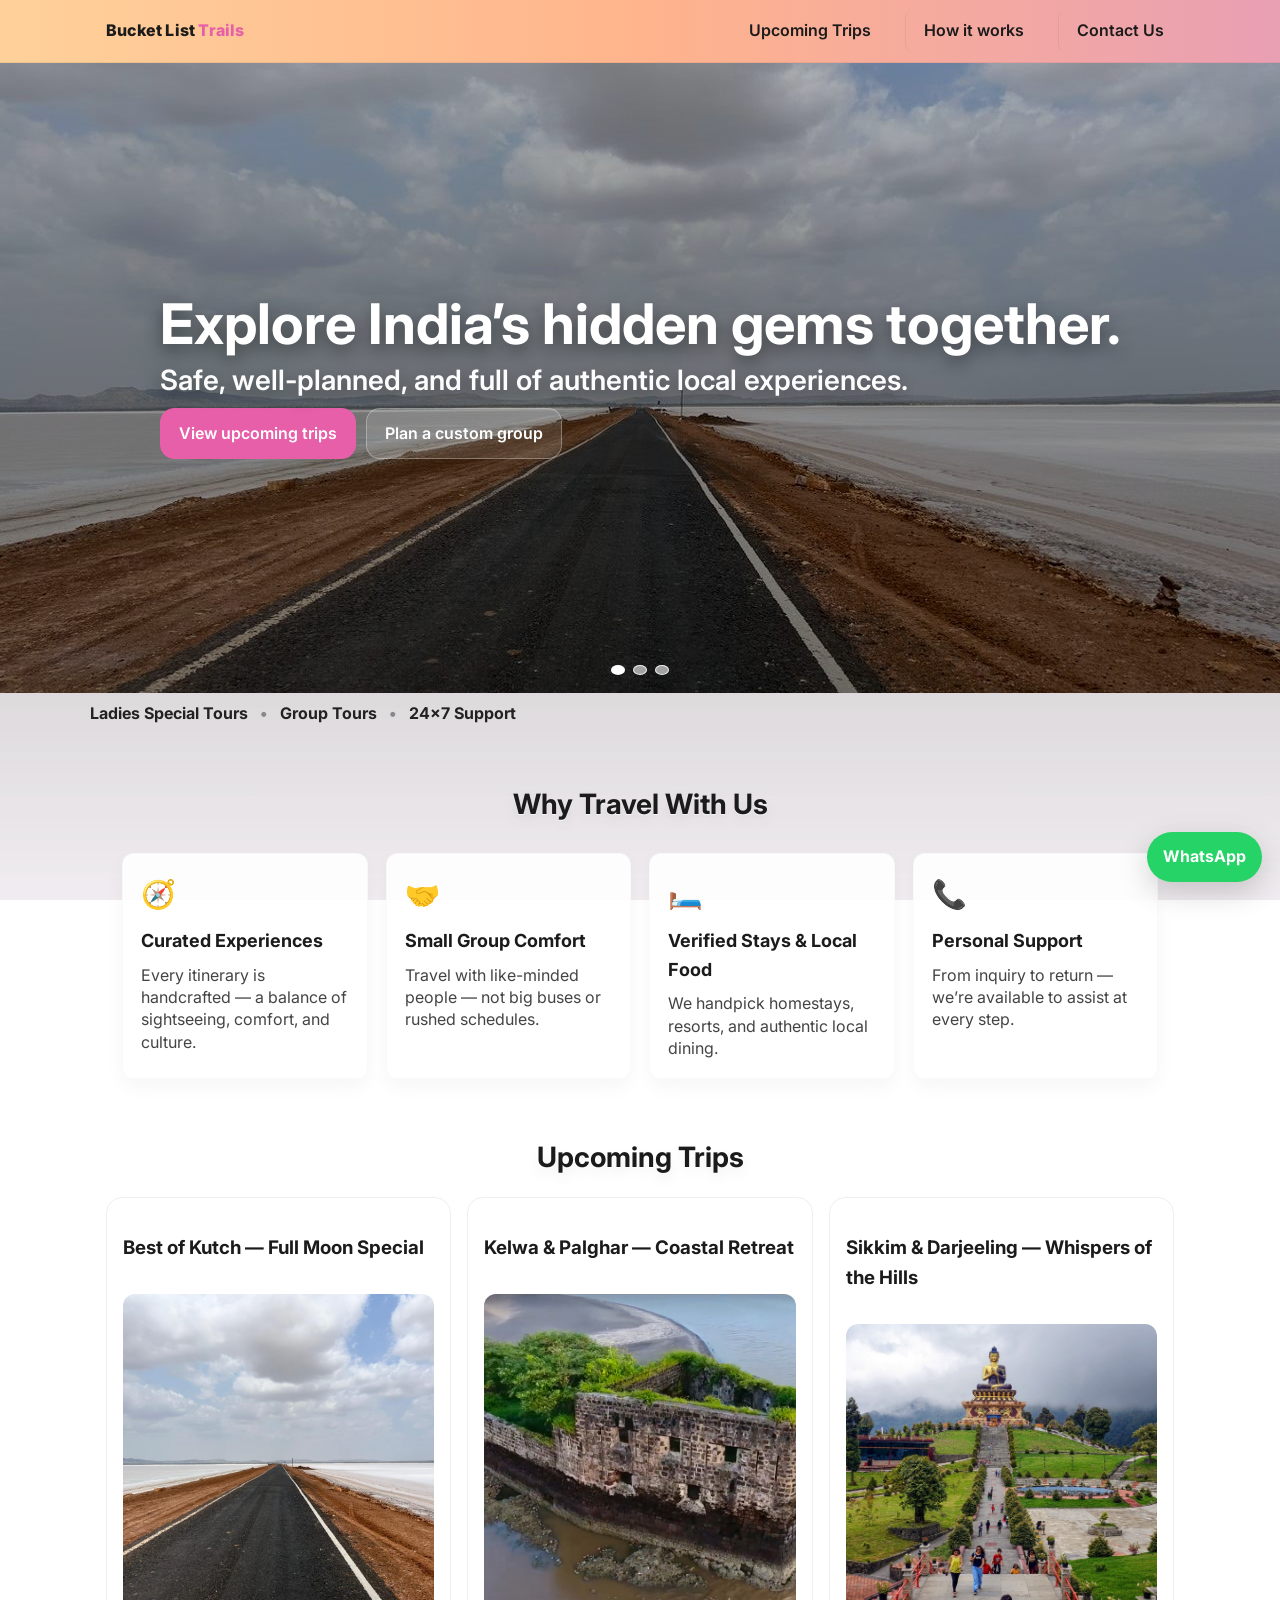
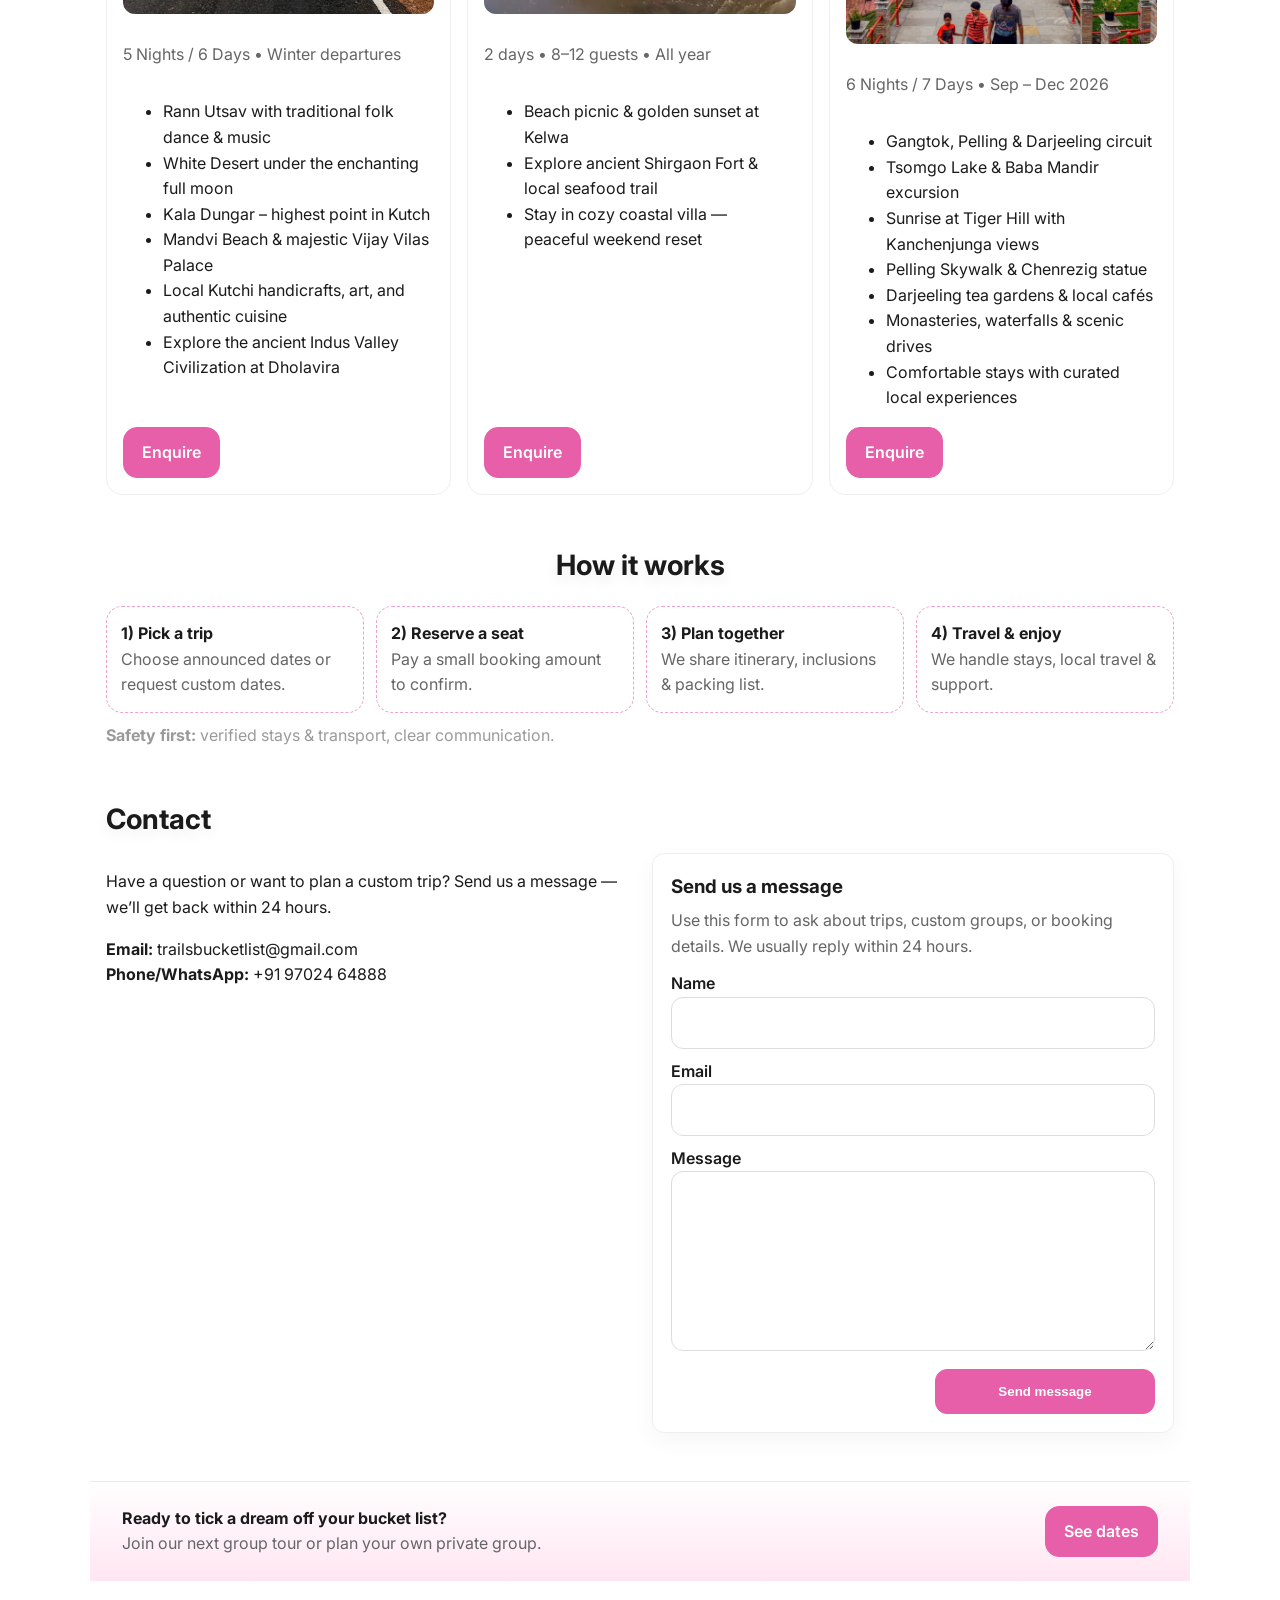
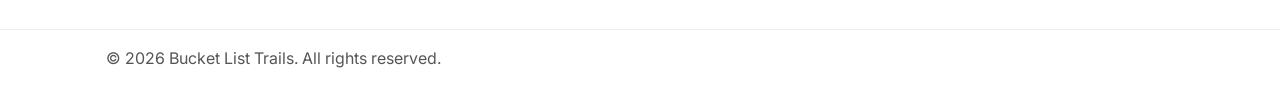
==== commit f8213be9: "update Sikkim trip details: enhance itinerary with new activities and experiences" ====
--- a/index.html
+++ b/index.html
@@ -117,8 +117,12 @@
         <p class="muted">6 Nights / 7 Days • Sep – Dec 2026</p>
         <ul>
           <li>Gangtok, Pelling & Darjeeling circuit</li>
-          <li>Tsomgo Lake & Tiger Hill sunrise</li>
-          <li>Tea gardens, monasteries & Himalayan views</li>
+          <li>Tsomgo Lake & Baba Mandir excursion</li>
+          <li>Sunrise at Tiger Hill with Kanchenjunga views</li>
+          <li>Pelling Skywalk & Chenrezig statue</li>
+          <li>Darjeeling tea gardens & local cafés</li>
+          <li>Monasteries, waterfalls & scenic drives</li>
+          <li>Comfortable stays with curated local experiences</li>
         </ul>
         <a href="https://wa.me/919702464888?text=Hi%2C%20I'm%20interested%20in%20the%20Sikkim%20%26%20Darjeeling%20group%20tour.%20Can%20you%20share%20details%3F" class="btn primary">Enquire</a>
       </div>
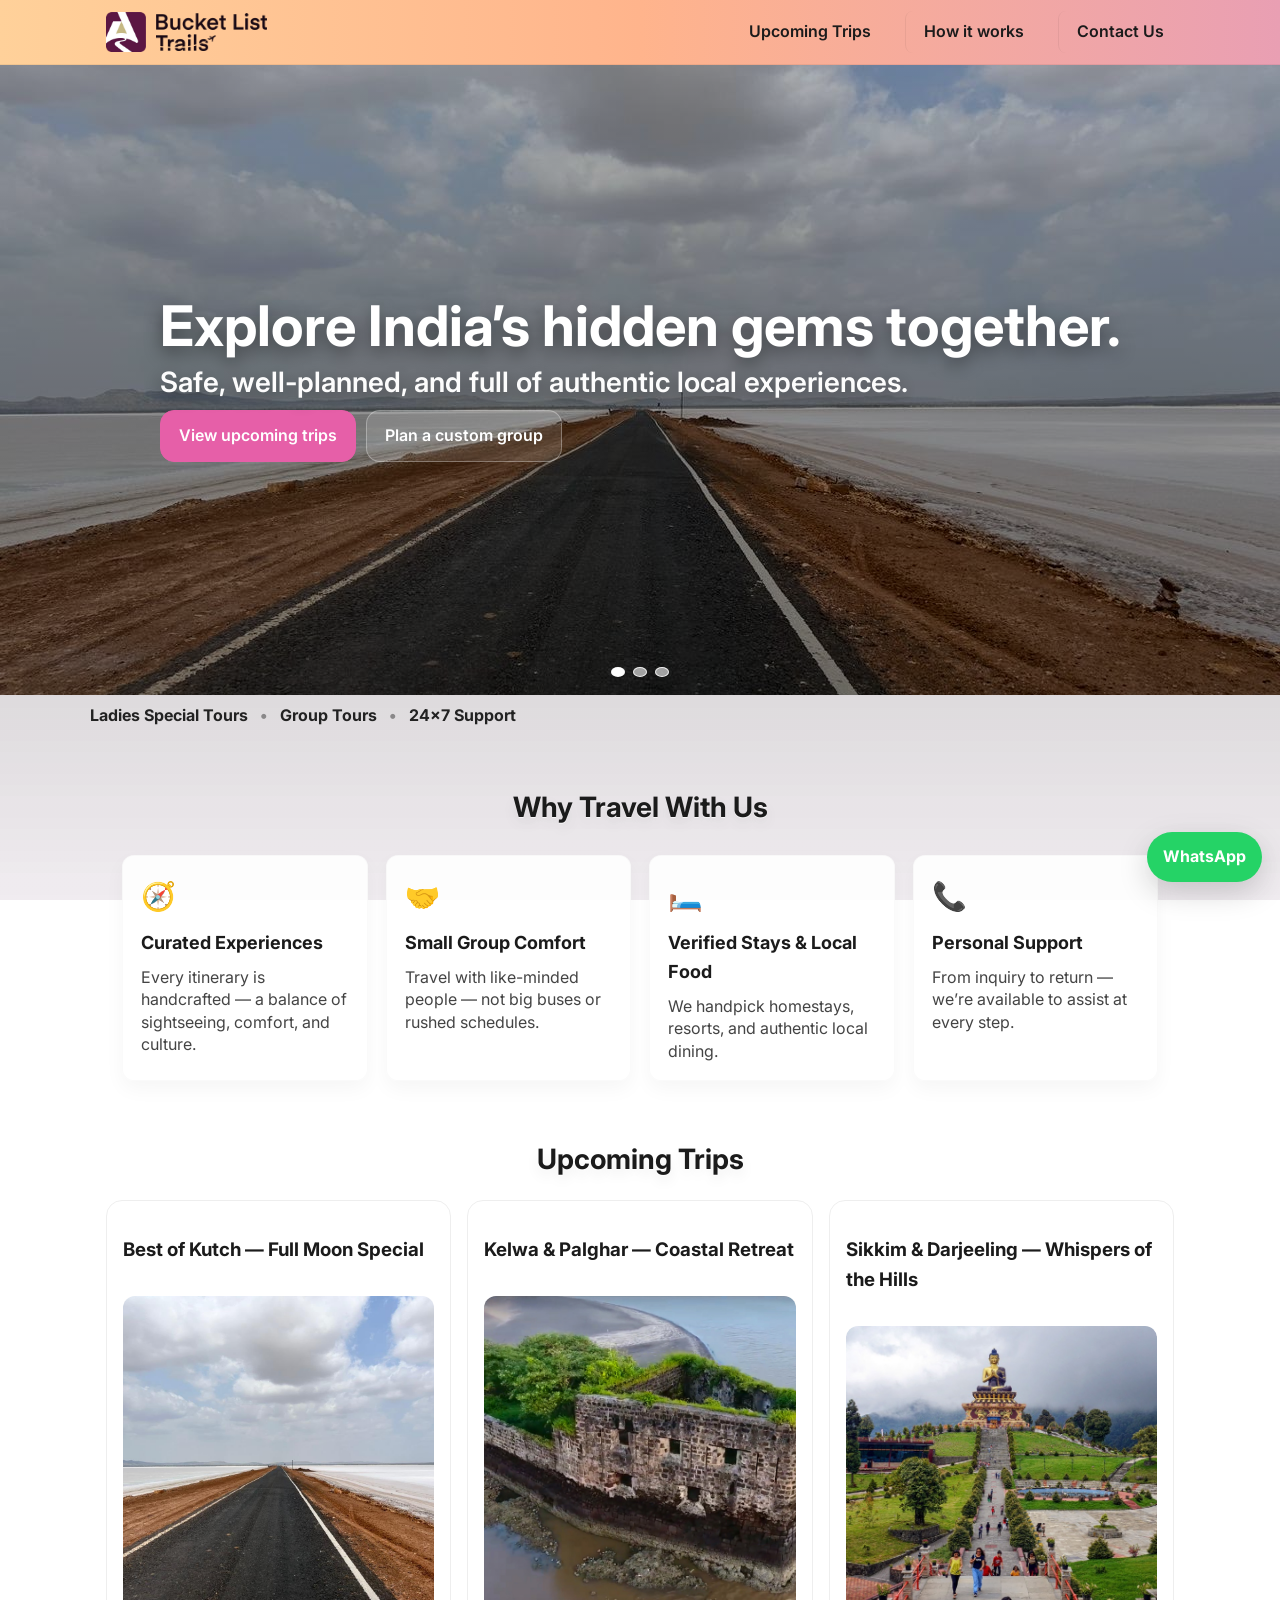
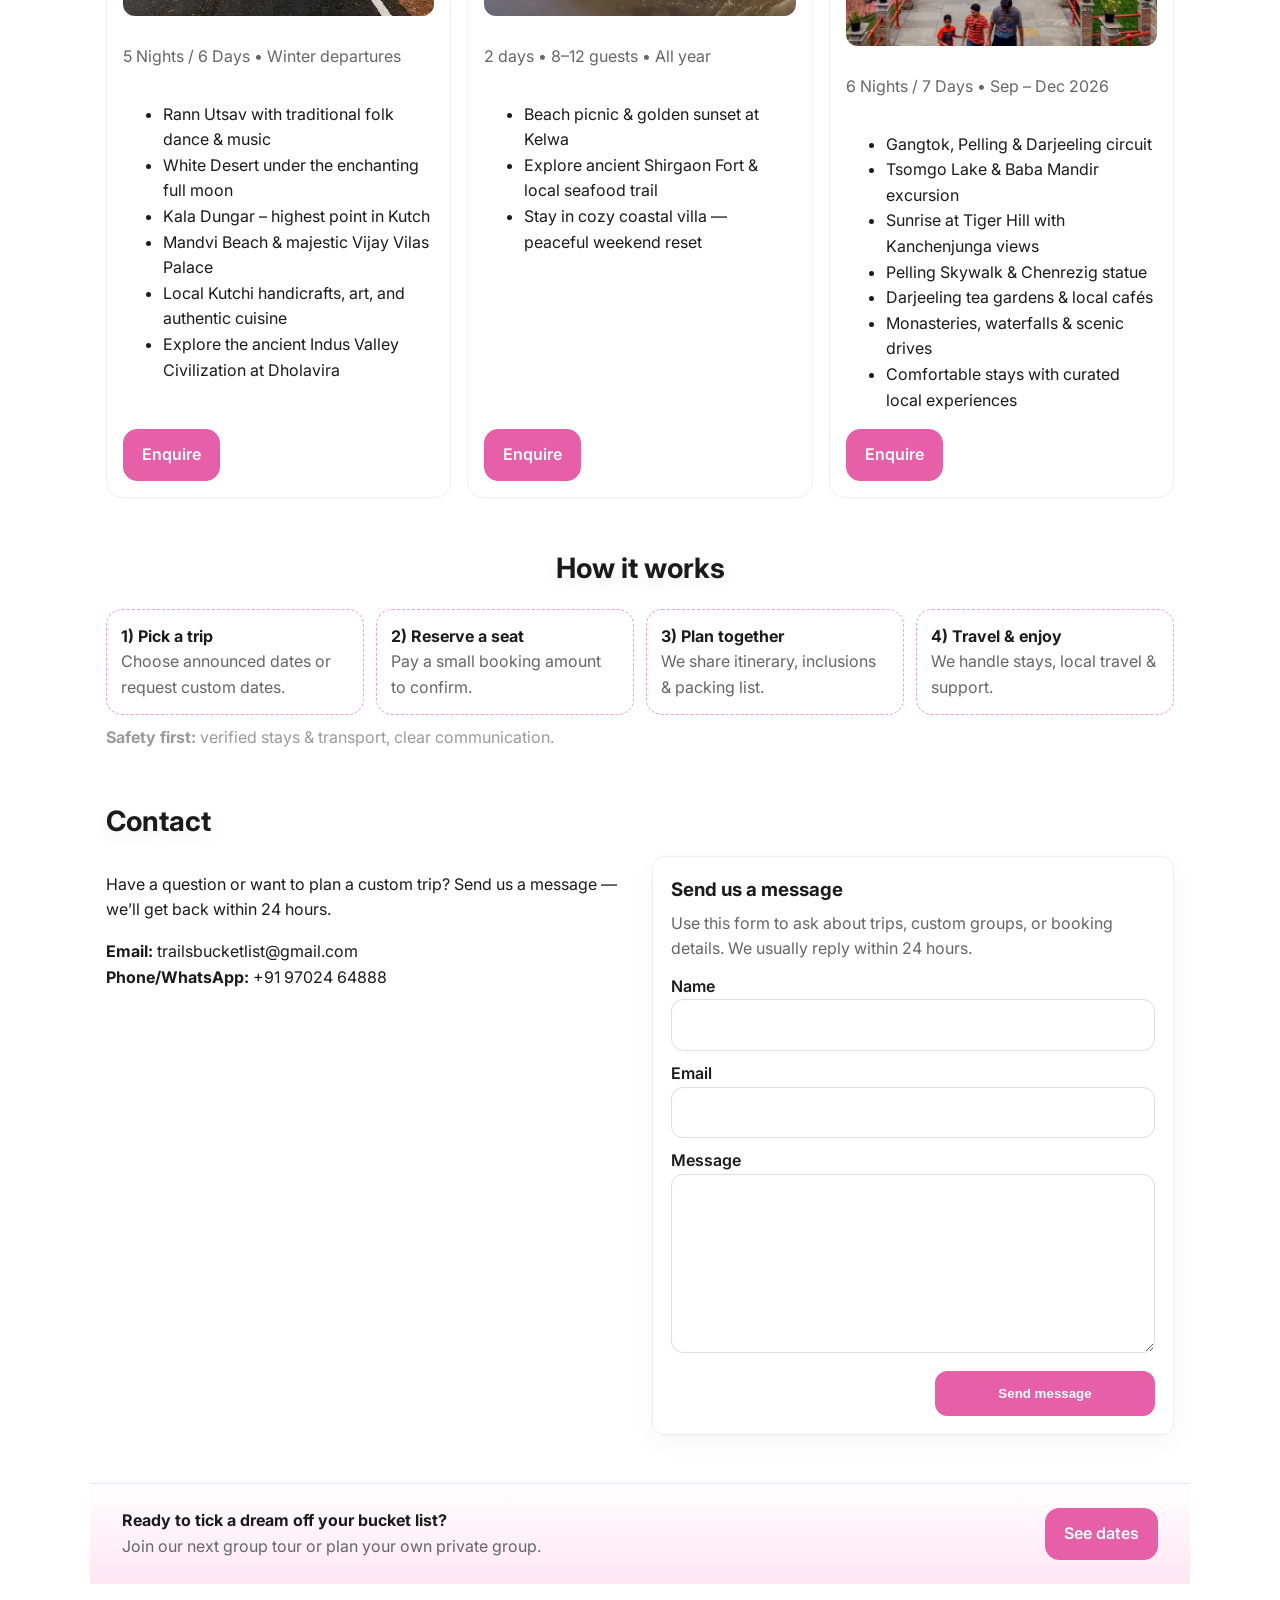
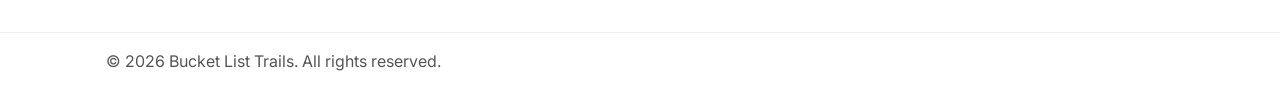
==== commit ce8454bf: "update company logo in navbar with structure and styles; add responsive adjustments" ====
--- a/index.html
+++ b/index.html
@@ -9,12 +9,17 @@
 <link rel="preconnect" href="https://fonts.gstatic.com" crossorigin>
 <link href="https://fonts.googleapis.com/css2?family=Inter:wght@400;600;800&display=swap" rel="stylesheet">
 <link rel="stylesheet" href="assets/css/style.css">
-<link rel="icon" href="assets/images/3_ladies_favicon.png" type="image/png">
+<link rel="icon" href="assets/images/small_logo-Photoroom.png" type="image/png">
 </head>
 <body>
 <header>
   <nav>
-    <div class="logo">Bucket List <span>Trails</span></div>
+    <div class="logo">
+      <a href="/" class="brand" aria-label="Bucket List Trails home">
+        <img src="assets/images/small_logo-Photoroom.png" alt="Bucket List Trails logo" class="logo-mark">
+        <img src="assets/images/logo text-Photoroom.png" alt="Bucket List Trails wordmark" class="logo-text">
+      </a>
+    </div>
     <div class="links">
       <a href="#trips" class="hide-on-mobile">Upcoming Trips</a>
       <a href="#how" class="hide-on-mobile">How it works</a>
--- a/assets/css/style.css
+++ b/assets/css/style.css
@@ -80,9 +80,15 @@
   display: flex;
   align-items: center;
   gap: 12px;
-  padding: 10px 16px;
-}
-nav .logo { font-weight: 800; letter-spacing: .2px; }
+  padding: 8px 16px;
+  min-height: 56px; /* keep nav compact so brand images can't expand the header */
+}
+/* Brand: replace text with mark + wordmark images */
+nav .logo { display: flex; align-items: center; }
+nav .logo .brand { display: inline-flex; align-items: center; gap: 10px; }
+nav .logo .brand img { display: block; height: auto; }
+nav .logo .logo-mark { width: 36px; height: 36px; object-fit: contain; }
+nav .logo .logo-text { height: 28px; object-fit: contain; }
 nav .logo span { color: #e65fa8; }
 nav .links { margin-left: auto; display: flex; gap: 16px; font-weight: 600; }
 
@@ -369,6 +375,31 @@
   .links .hide-on-mobile { display: none; }
 }
 
+/* Responsive adjustments for brand imagery */
+@media (max-width: 480px) {
+  nav .logo .logo-mark { width: 30px; height: 30px; }
+  nav .logo .logo-text { height: 20px; display: none; /* hide wordmark on very small screens to save space */ }
+}
+
+@media (min-width: 981px) {
+  nav .logo .logo-mark { width: 40px; height: 40px; }
+  nav .logo .logo-text { height: 34px; }
+}
+
+/* Stronger constraints to prevent oversized logos from pushing header height */
+nav .brand img {
+  max-height: 48px;
+  height: auto;
+  width: auto;
+  display: block;
+}
+
+/* Ensure the brand vertically centers even if text size changes */
+nav .logo, nav .brand { align-items: center; }
+
+/* If an image still grows unexpectedly, cap the header */
+header { max-height: 84px; overflow: visible; }
+
 /* Ensure slides always cover their container (prevents black bars) */
 .slide img { width: 100%; height: 100%; object-fit: cover; display: block; }
 
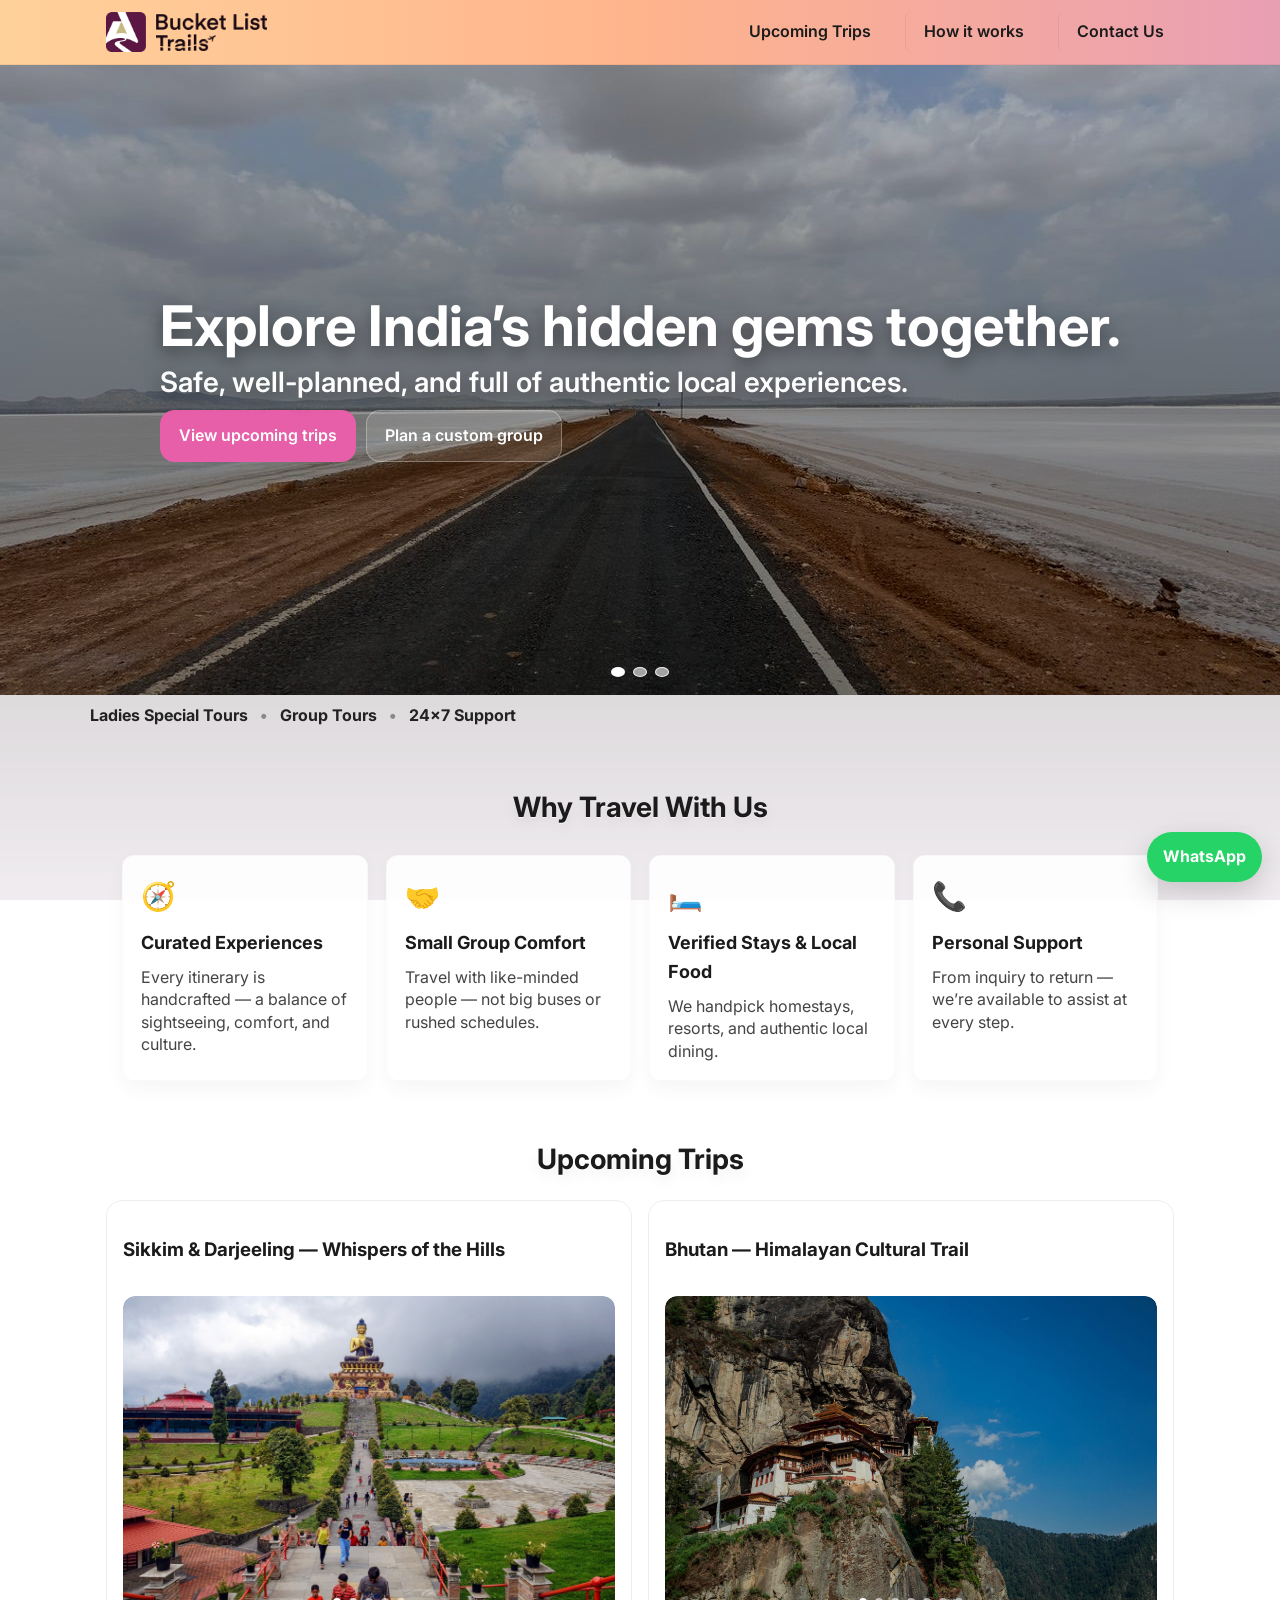
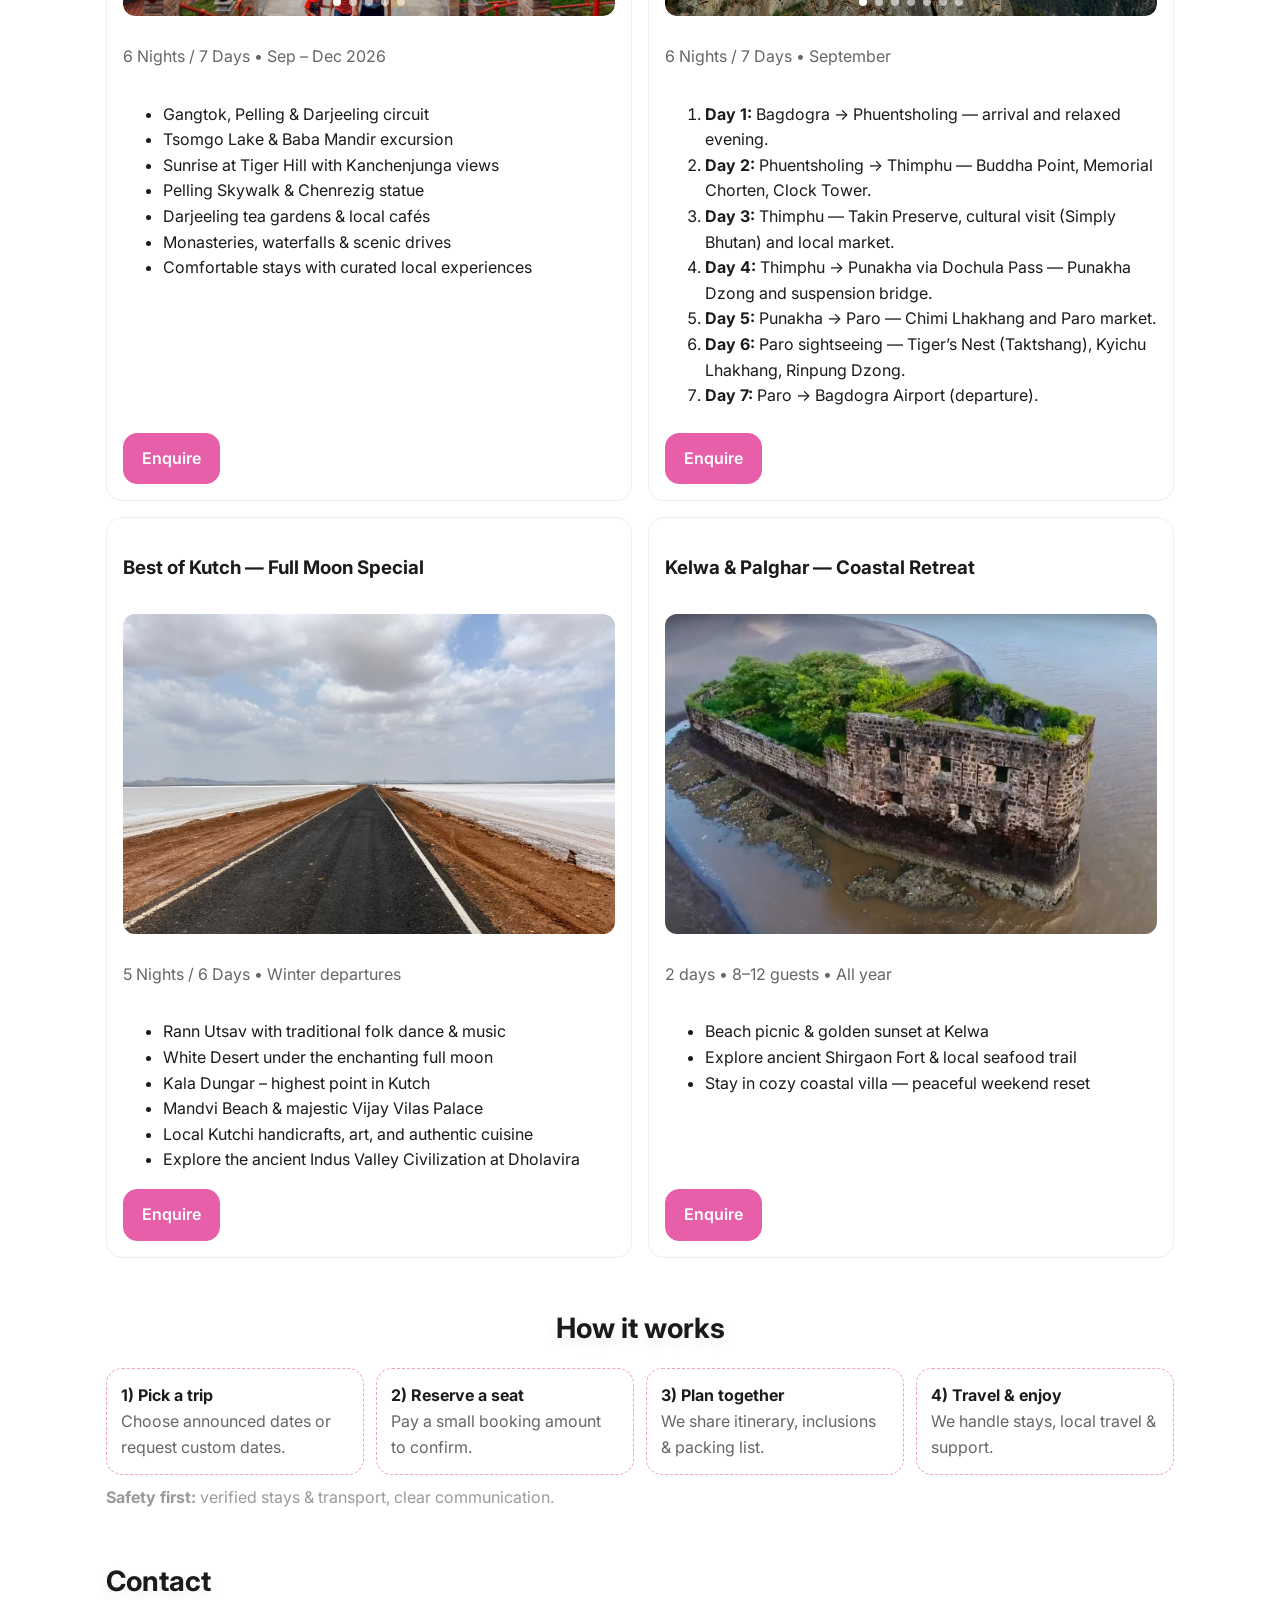
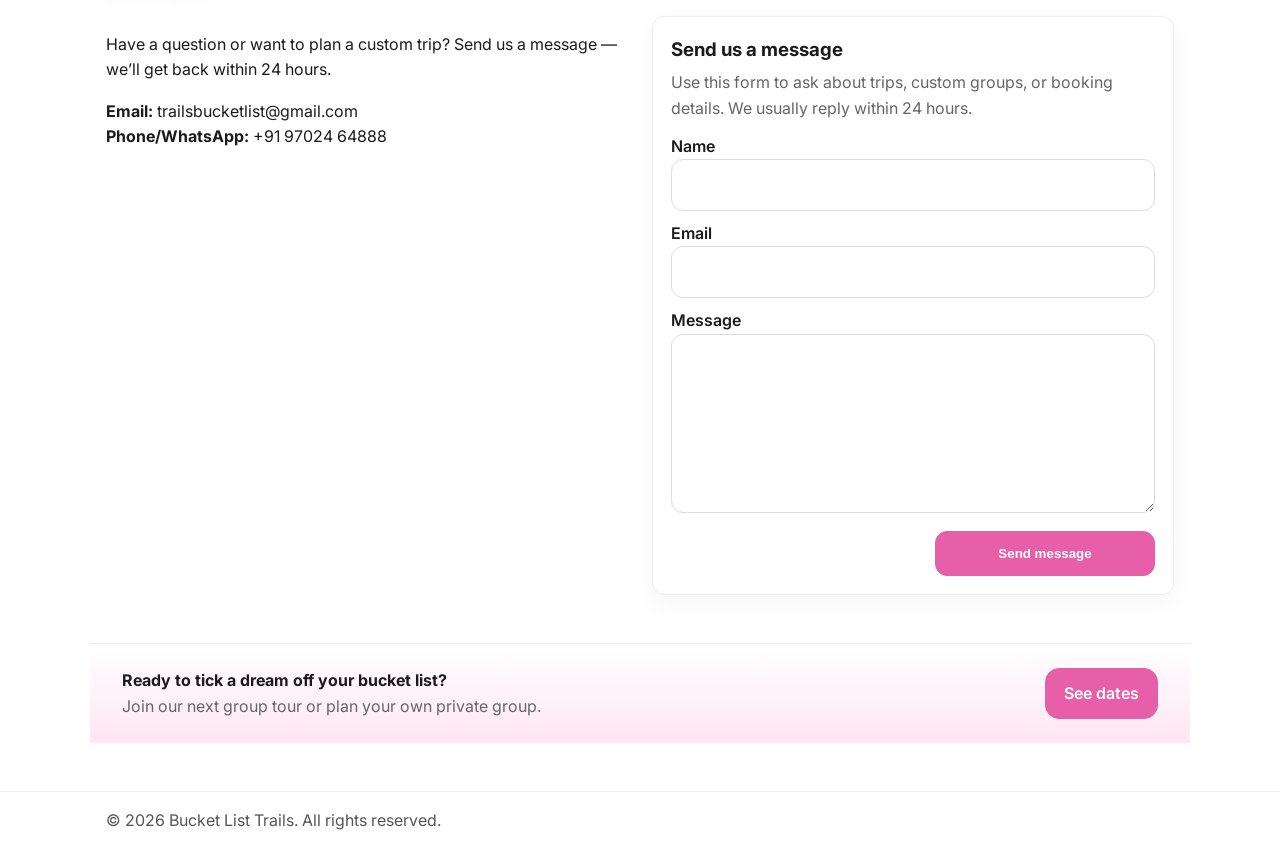
==== commit 0158ee09: "new locations" ====
--- a/index.html
+++ b/index.html
@@ -88,7 +88,52 @@
   <section id="trips">
     <h2>Upcoming Trips</h2>
     <div class="grid">
-
+      <div class="card">
+        <h3>Sikkim & Darjeeling — Whispers of the Hills</h3>
+        <div class="card-slideshow" data-slideshow="sikkim_darjeeling">
+          <div class="card-slides">
+            <div class="card-slide"><img src="assets/images/Sikkim.jpg" alt="Sikkim and Darjeeling mountains" loading="lazy"></div>
+            <!-- additional slides will be injected by JS -->
+          </div>
+          <div class="card-dots"></div>
+        </div>
+        <p class="muted">6 Nights / 7 Days • Sep – Dec 2026</p>
+        <ul>
+          <li>Gangtok, Pelling & Darjeeling circuit</li>
+          <li>Tsomgo Lake & Baba Mandir excursion</li>
+          <li>Sunrise at Tiger Hill with Kanchenjunga views</li>
+          <li>Pelling Skywalk & Chenrezig statue</li>
+          <li>Darjeeling tea gardens & local cafés</li>
+          <li>Monasteries, waterfalls & scenic drives</li>
+          <li>Comfortable stays with curated local experiences</li>
+        </ul>
+        <a href="https://wa.me/919702464888?text=Hi%2C%20I'm%20interested%20in%20the%20Sikkim%20%26%20Darjeeling%20group%20tour.%20Can%20you%20share%20details%3F" class="btn primary">Enquire</a>
+      </div>
+
+      <div class="card">
+        <h3>Bhutan — Himalayan Cultural Trail</h3>
+        <div class="card-slideshow" data-slideshow="bhutan">
+          <div class="card-slides">
+            <div class="card-slide"><img src="assets/images/bhutan.jpeg" alt="Bhutan mountains and monastery" loading="lazy"></div>
+            <!-- additional slides loaded by JS -->
+          </div>
+          <div class="card-dots"></div>
+        </div>
+        <p class="muted">6 Nights / 7 Days • September</p>
+        <ol>
+          <li><strong>Day 1:</strong> Bagdogra → Phuentsholing — arrival and relaxed evening.</li>
+          <li><strong>Day 2:</strong> Phuentsholing → Thimphu — Buddha Point, Memorial Chorten, Clock Tower.</li>
+          <li><strong>Day 3:</strong> Thimphu — Takin Preserve, cultural visit (Simply Bhutan) and local market.</li>
+          <li><strong>Day 4:</strong> Thimphu → Punakha via Dochula Pass — Punakha Dzong and suspension bridge.</li>
+          <li><strong>Day 5:</strong> Punakha → Paro — Chimi Lhakhang and Paro market.</li>
+          <li><strong>Day 6:</strong> Paro sightseeing — Tiger’s Nest (Taktshang), Kyichu Lhakhang, Rinpung Dzong.</li>
+          <li><strong>Day 7:</strong> Paro → Bagdogra Airport (departure).</li>
+        </ol>
+          <div style="display:flex;gap:10px;margin-top:8px;align-items:center">
+            <a href="https://wa.me/919702464888?text=Hi%2C%20I'm%20interested%20in%20the%20Bhutan%20trip.%20Can%20you%20share%20details%3F" class="btn primary">Enquire</a>
+          </div>
+      </div>
+      
       <div class="card">
         <h3>Best of Kutch — Full Moon Special</h3>
         <img src="assets/images/road_to_heaven_1.jpg" alt="Best of Kutch — Full Moon Special" loading="lazy" class="card-img">
@@ -116,21 +161,7 @@
         <a href="https://wa.me/919702464888?text=Hi%2C%20I'm%20interested%20in%20the%20Kelwa%20%26%20Palghar%20trip.%20Can%20you%20share%20details%3F" class="btn primary">Enquire</a>
       </div>
 
-      <div class="card">
-        <h3>Sikkim & Darjeeling — Whispers of the Hills</h3>
-        <img src="assets/images/Sikkim.jpg" alt="Sikkim and Darjeeling mountains" loading="lazy" class="card-img">
-        <p class="muted">6 Nights / 7 Days • Sep – Dec 2026</p>
-        <ul>
-          <li>Gangtok, Pelling & Darjeeling circuit</li>
-          <li>Tsomgo Lake & Baba Mandir excursion</li>
-          <li>Sunrise at Tiger Hill with Kanchenjunga views</li>
-          <li>Pelling Skywalk & Chenrezig statue</li>
-          <li>Darjeeling tea gardens & local cafés</li>
-          <li>Monasteries, waterfalls & scenic drives</li>
-          <li>Comfortable stays with curated local experiences</li>
-        </ul>
-        <a href="https://wa.me/919702464888?text=Hi%2C%20I'm%20interested%20in%20the%20Sikkim%20%26%20Darjeeling%20group%20tour.%20Can%20you%20share%20details%3F" class="btn primary">Enquire</a>
-      </div>
+      
 
     </div>
   </section>
--- a/assets/css/style.css
+++ b/assets/css/style.css
@@ -240,13 +240,14 @@
   color: rgba(140, 140, 140, 0.88);
 }
 
-.grid { display: grid; grid-template-columns: repeat(3, 1fr); gap: 16px; }
+.grid { display: grid; grid-template-columns: repeat(2, 1fr); gap: 16px; }
 
 /* Make the trips grid adapt to 2-4 cards without leaving empty space
    Uses auto-fit with minmax so the grid fills available space and
    each card keeps a reasonable min width. */
 @media (min-width: 981px) {
-  .grid { grid-template-columns: repeat(auto-fit, minmax(260px, 1fr)); }
+  /* Keep two columns on wider screens to avoid cramped text */
+  .grid { grid-template-columns: repeat(2, 1fr); }
 }
 .card {
   border: 1px solid #eee;
@@ -259,6 +260,33 @@
   flex-direction: column;
 }
 .card-img { width: 100%; height: 220px; object-fit: cover; display: block; border-radius: 12px; margin: 12px 0; }
+
+/* Small slideshow inside a card (used for Sikkim & Darjeeling card) */
+.card-slideshow { position: relative; width: 100%; border-radius: 12px; overflow: hidden; margin: 12px 0; }
+.card-slideshow .card-slides { display: flex; transition: transform .45s ease; width: 100%; height: 220px; }
+.card-slideshow .card-slide { min-width: 100%; height: 100%; }
+.card-slideshow .card-slide { min-width: 100%; height: 100%; display: flex; align-items: center; justify-content: center; }
+.card-slideshow .card-slide img { width: 100%; height: 100%; object-fit: cover; display: block; border-radius: 12px; }
+
+/* Portrait images: avoid vertical cropping, show full image (letterboxed) */
+.card-slide.portrait img {
+  object-fit: contain;
+  background: rgba(0,0,0,0.04);
+}
+.card-slideshow .card-dots { position: absolute; left: 0; right: 0; bottom: 10px; display: flex; justify-content: center; gap: 8px; z-index: 5; }
+.card-slideshow .card-dots button { width: 8px; height: 8px; border-radius: 50%; border: none; background: rgba(255,255,255,0.6); padding: 0; cursor: pointer; }
+.card-slideshow .card-dots button.active { background: #fff; }
+
+@media (min-width: 900px) {
+  .card-slideshow .card-slides { height: 280px; }
+}
+
+@media (min-width: 1200px) {
+  .card-slideshow .card-slides { height: 320px; }
+}
+
+/* Inline itinerary accordion used inside cards */
+
 
 /* ensure any button inside a card sits at the card bottom regardless of content length */
 .card .btn {
@@ -422,4 +450,3 @@
 }
 
 
-
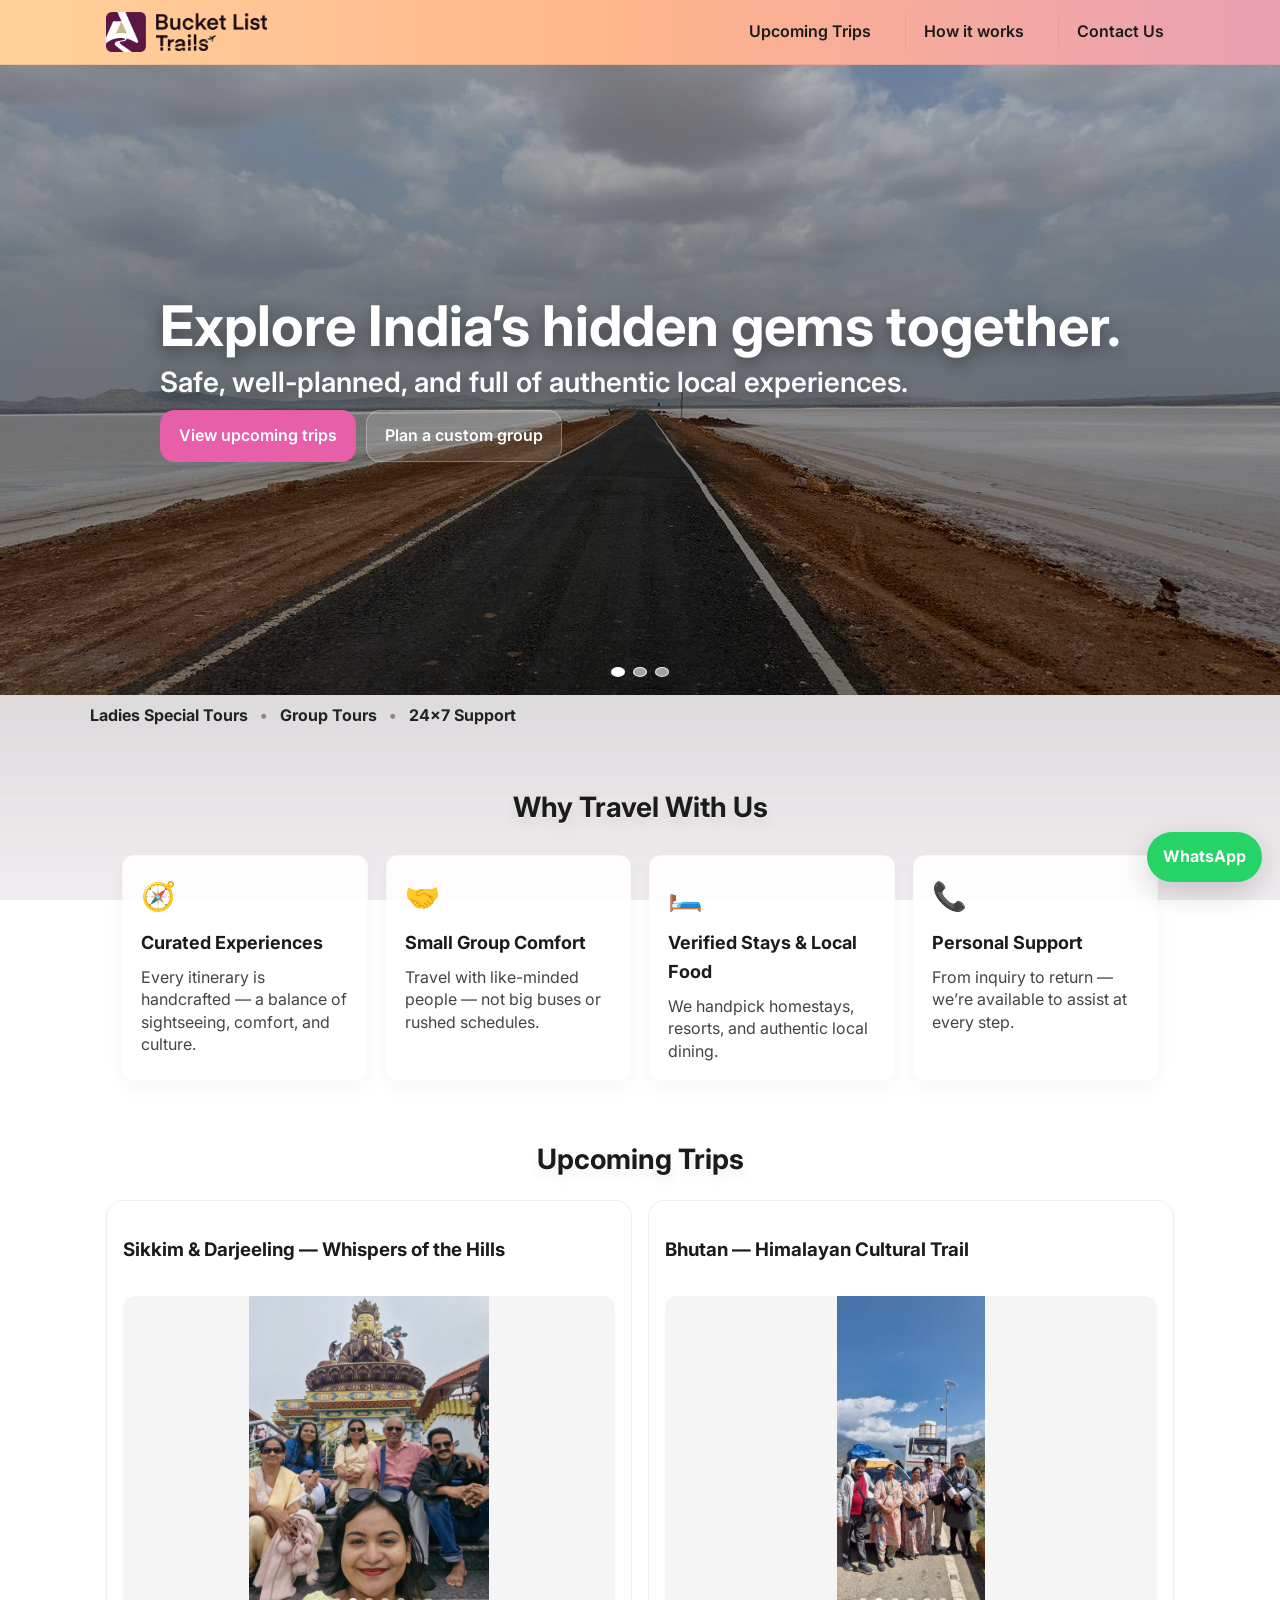
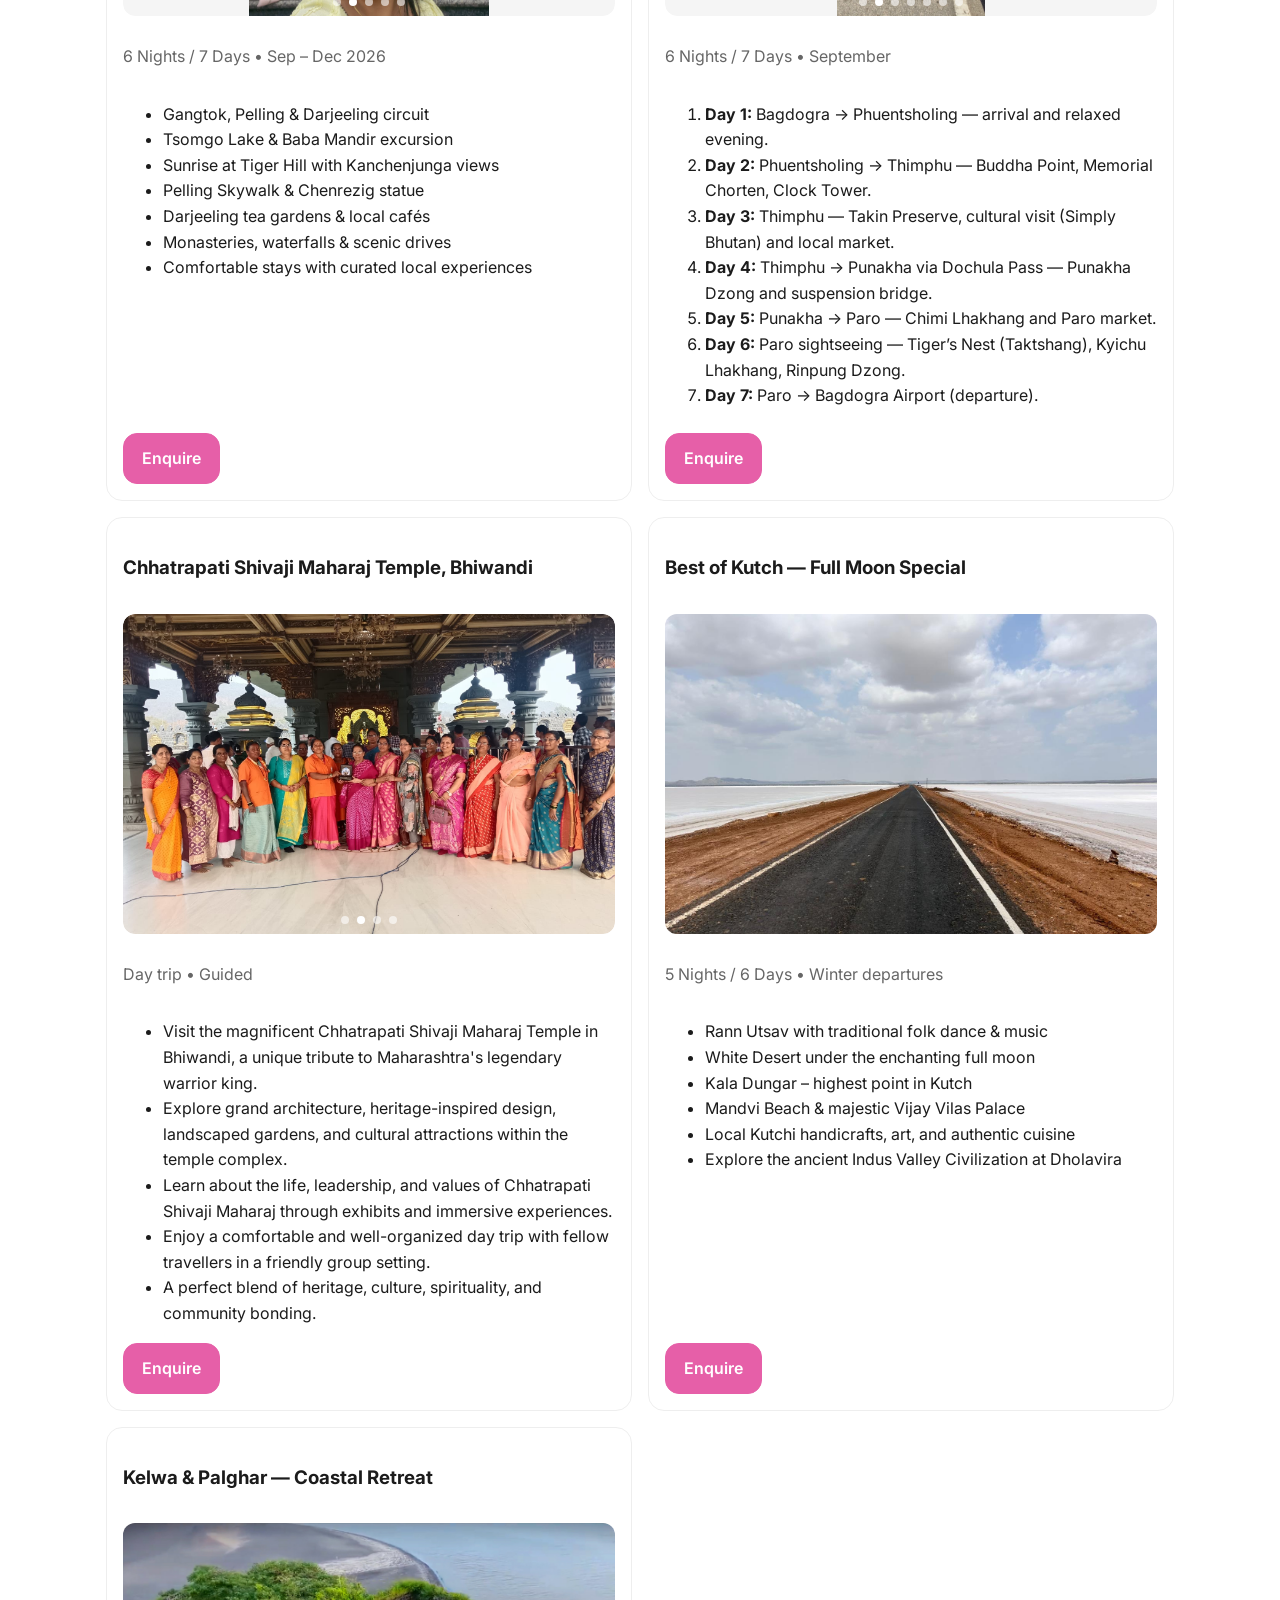
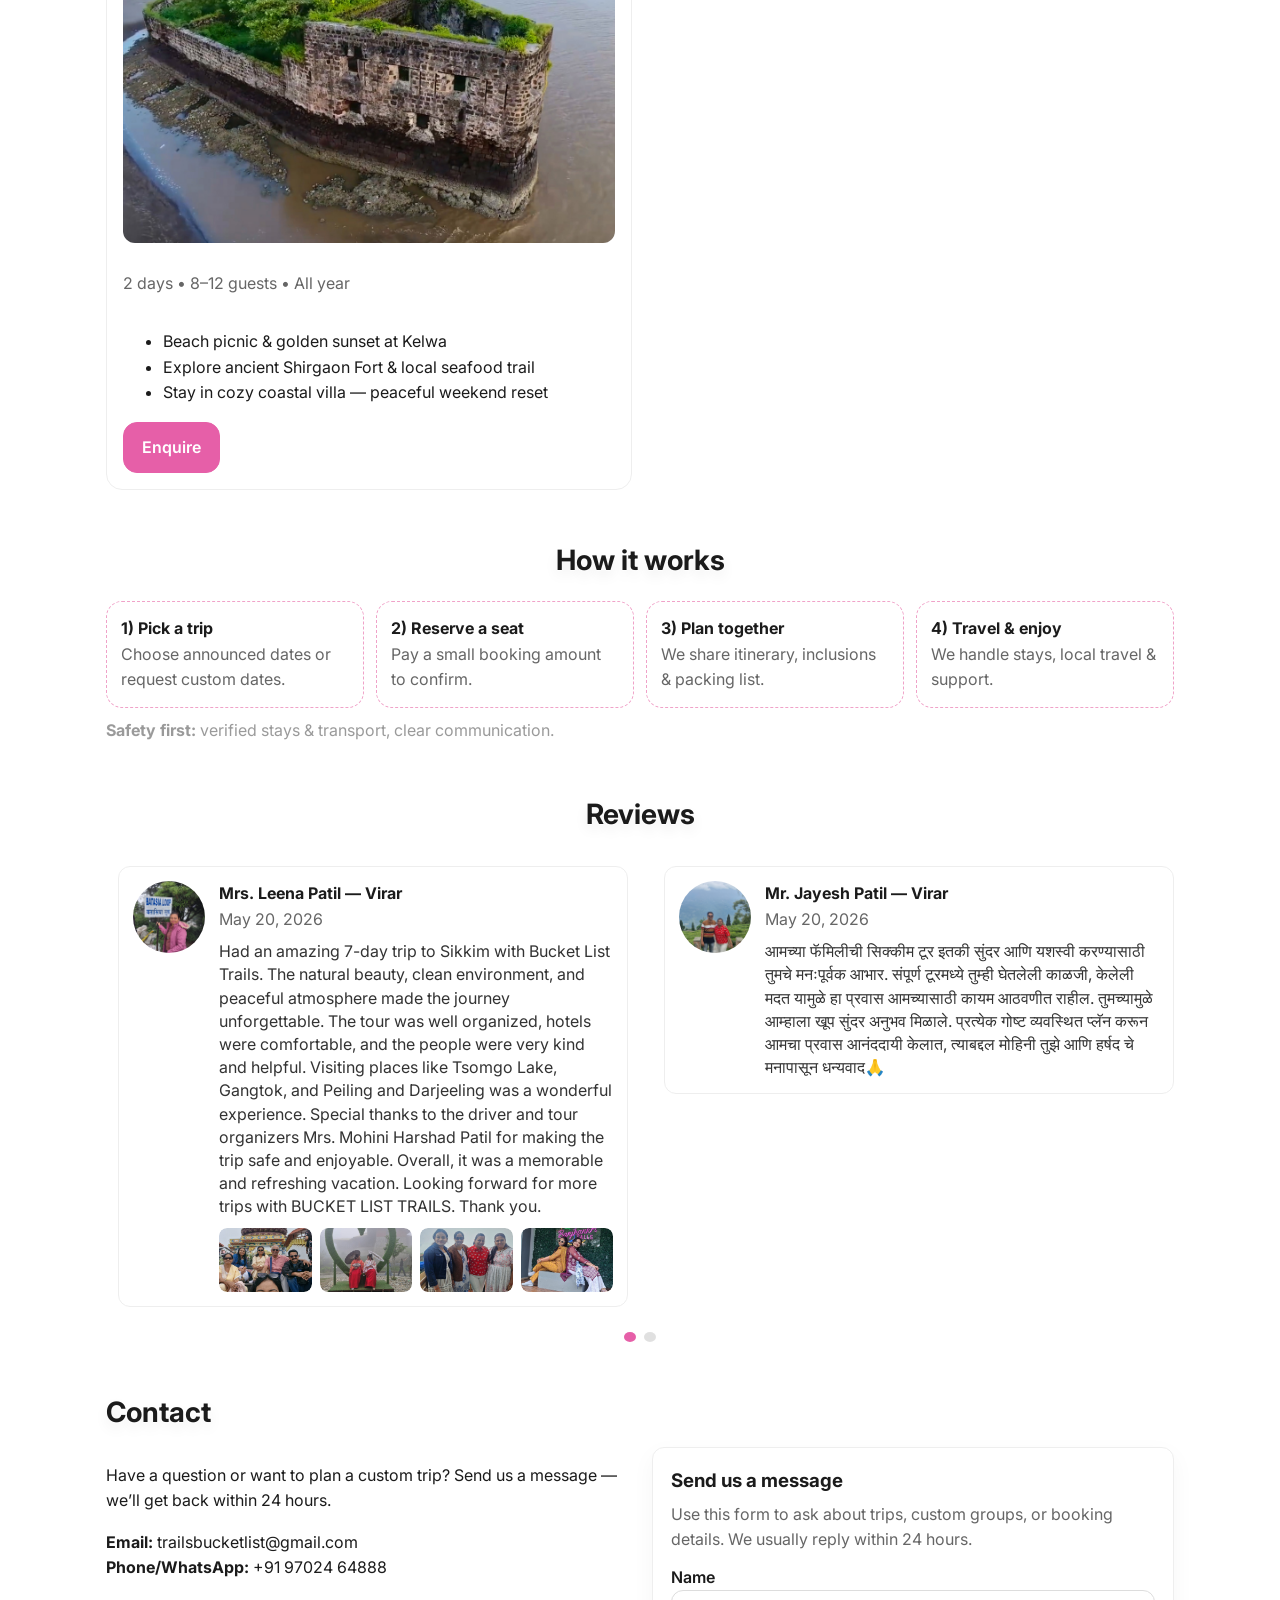
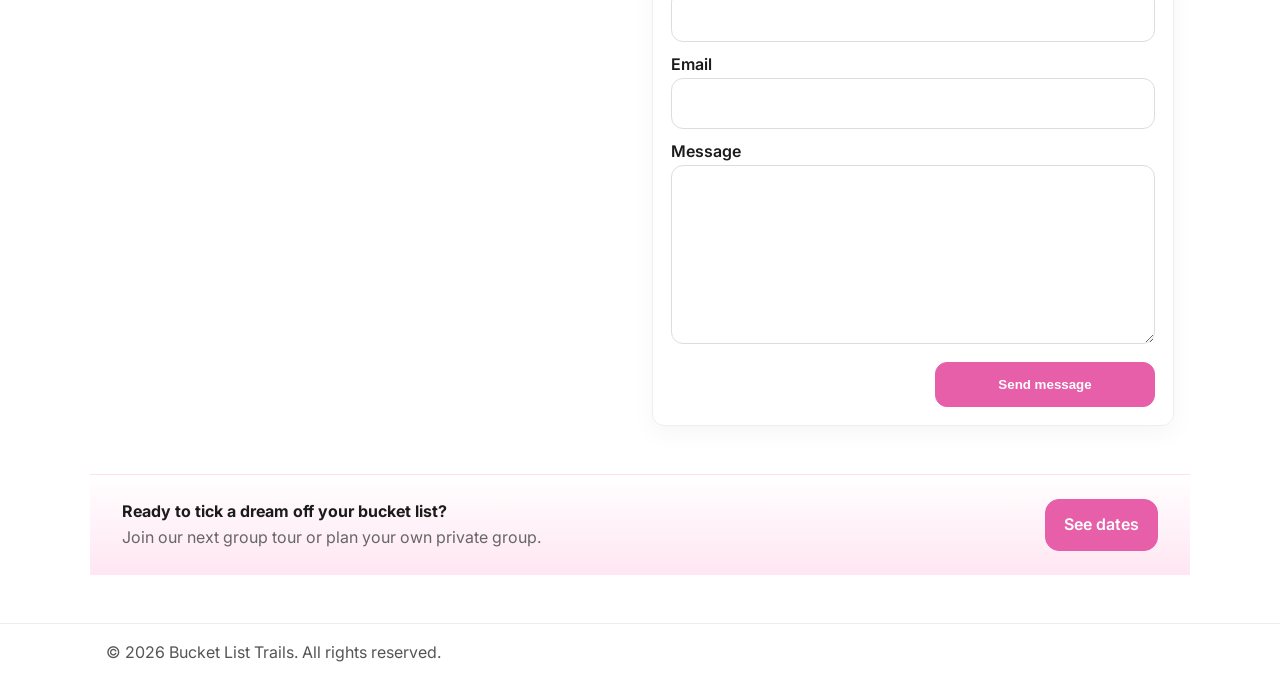
==== commit 7b3a3322: "Add new tour shivaji maharaj mandir; Add reviews section" ====
--- a/index.html
+++ b/index.html
@@ -133,6 +133,26 @@
             <a href="https://wa.me/919702464888?text=Hi%2C%20I'm%20interested%20in%20the%20Bhutan%20trip.%20Can%20you%20share%20details%3F" class="btn primary">Enquire</a>
           </div>
       </div>
+
+      <div class="card">
+        <h3>Chhatrapati Shivaji Maharaj Temple, Bhiwandi</h3>
+        <div class="card-slideshow" data-slideshow="shivaji_mandir">
+          <div class="card-slides">
+            <div class="card-slide"><img src="assets/images/shivaji_mandir/slide1.jpeg" alt="Shivaji Mandir" loading="lazy"></div>
+            <!-- additional slides loaded by JS -->
+          </div>
+          <div class="card-dots"></div>
+        </div>
+        <p class="muted">Day trip • Guided</p>
+        <ul>
+          <li>Visit the magnificent Chhatrapati Shivaji Maharaj Temple in Bhiwandi, a unique tribute to Maharashtra's legendary warrior king.</li>
+          <li>Explore grand architecture, heritage-inspired design, landscaped gardens, and cultural attractions within the temple complex.</li>
+          <li>Learn about the life, leadership, and values of Chhatrapati Shivaji Maharaj through exhibits and immersive experiences.</li>
+          <li>Enjoy a comfortable and well-organized day trip with fellow travellers in a friendly group setting.</li>
+          <li>A perfect blend of heritage, culture, spirituality, and community bonding.</li>
+        </ul>
+        <a href="https://wa.me/919702464888?text=Hi%2C%20I'm%20interested%20in%20the%20Shivaji%20Mandir%20trip.%20Can%20you%20share%20details%3F" class="btn primary">Enquire</a>
+      </div>
       
       <div class="card">
         <h3>Best of Kutch — Full Moon Special</h3>
@@ -177,6 +197,14 @@
     <p class="muted" style="margin-top:10px"><strong>Safety first:</strong> verified stays & transport, clear communication.</p>
   </section>
 
+  <section id="reviews">
+    <h2>Reviews</h2>
+    <div class="reviews-slider">
+      <div class="reviews-track" aria-live="polite"></div>
+      <div class="reviews-dots"></div>
+    </div>
+  </section>
+  
   <section id="contact">
     <h2>Contact</h2>
     <div class="contact">
@@ -204,6 +232,8 @@
   </section>
 </main>
 
+
+
 <section class="cta">
   <div class="wrap">
     <div>
--- a/assets/css/style.css
+++ b/assets/css/style.css
@@ -377,6 +377,53 @@
   pointer-events: auto;
 }
 
+/* Reviews */
+#reviews { max-width: var(--max); margin: 32px auto; padding: 0 16px; }
+/* Reviews carousel styles */
+.reviews-slider { position: relative; overflow: hidden; border-radius: 12px; }
+.reviews-track { display: flex; gap: 12px; transition: transform .45s ease; will-change: transform; }
+.review-slide { box-sizing: border-box; min-width: 100%; padding: 12px; }
+.review-card { display: flex; gap: 14px; background: #fff; border: 1px solid #eee; padding: 14px; border-radius: 12px; align-items: flex-start; }
+.review-avatar { width: 72px; height: 72px; object-fit: cover; border-radius: 999px; flex: 0 0 72px; }
+.review-content p { margin: 8px 0 0; color: #333; line-height: 1.45; }
+.reviews-dots { display: flex; gap: 8px; justify-content: center; padding: 12px 0 0; }
+.reviews-dots button { width: 10px; height: 10px; border-radius: 50%; border: none; background: rgba(0,0,0,0.12); cursor: pointer; }
+.reviews-dots button.active { background: var(--brand); }
+
+@media (min-width: 700px) {
+  /* show two reviews per view on wider screens */
+  .review-slide { min-width: 50%; }
+}
+
+/* Review thumbnails */
+.review-thumbs { display: grid; grid-template-columns: repeat(auto-fit, minmax(64px, 1fr)); gap: 8px; margin-top: 10px; }
+.review-thumb { border: none; padding: 0; background: transparent; cursor: pointer; border-radius: 8px; overflow: hidden; display: inline-block; }
+.review-thumb img { width: 100%; height: 64px; object-fit: cover; display: block; border-radius: 8px; }
+
+/* When there is only a single thumbnail, cap its width and center it so it doesn't stretch */
+.review-thumbs > .review-thumb:only-child {
+  max-width: 320px; /* maximum thumbnail width for a single image */
+  width: auto;
+  justify-self: center; /* center in the grid cell */
+}
+
+/* Simple lightbox */
+#simple-lightbox { display: none; position: fixed; inset: 0; z-index: 999999; }
+#simple-lightbox .lb-backdrop { position: absolute; inset: 0; background: rgba(0,0,0,0.75); display:flex; align-items:center; justify-content:center; }
+#simple-lightbox .lb-content { max-width: 92vw; max-height: 92vh; }
+#simple-lightbox .lb-content { max-width: 92vw; max-height: 92vh; display:flex; align-items:center; justify-content:center; }
+#simple-lightbox .lb-content img { width: auto; max-width: calc(100vw - 160px); height: auto; max-height: calc(100vh - 160px); display:block; border-radius: 8px; }
+#simple-lightbox .lb-prev, #simple-lightbox .lb-next { position: absolute; top: 50%; transform: translateY(-50%); width: 56px; height: 56px; border-radius: 999px; border: none; background: rgba(0,0,0,0.45); color: #fff; font-size: 28px; cursor: pointer; }
+#simple-lightbox .lb-prev { left: 18px; }
+#simple-lightbox .lb-next { right: 18px; }
+#simple-lightbox .lb-counter { position: absolute; right: 84px; top: 18px; color: #fff; font-weight: 700; background: rgba(0,0,0,0.28); padding: 6px 10px; border-radius: 999px; }
+#simple-lightbox .lb-close { position: absolute; right: 24px; top: 18px; background: rgba(255,255,255,0.06); color: #fff; border: none; font-size: 28px; width: 44px; height: 44px; border-radius: 999px; cursor: pointer; }
+
+
+@media (min-width: 700px) {
+  .reviews { grid-template-columns: repeat(2, 1fr); }
+}
+
 /* Responsive */
 @media (max-width: 980px) {
   .hero { grid-template-columns: 1fr; }
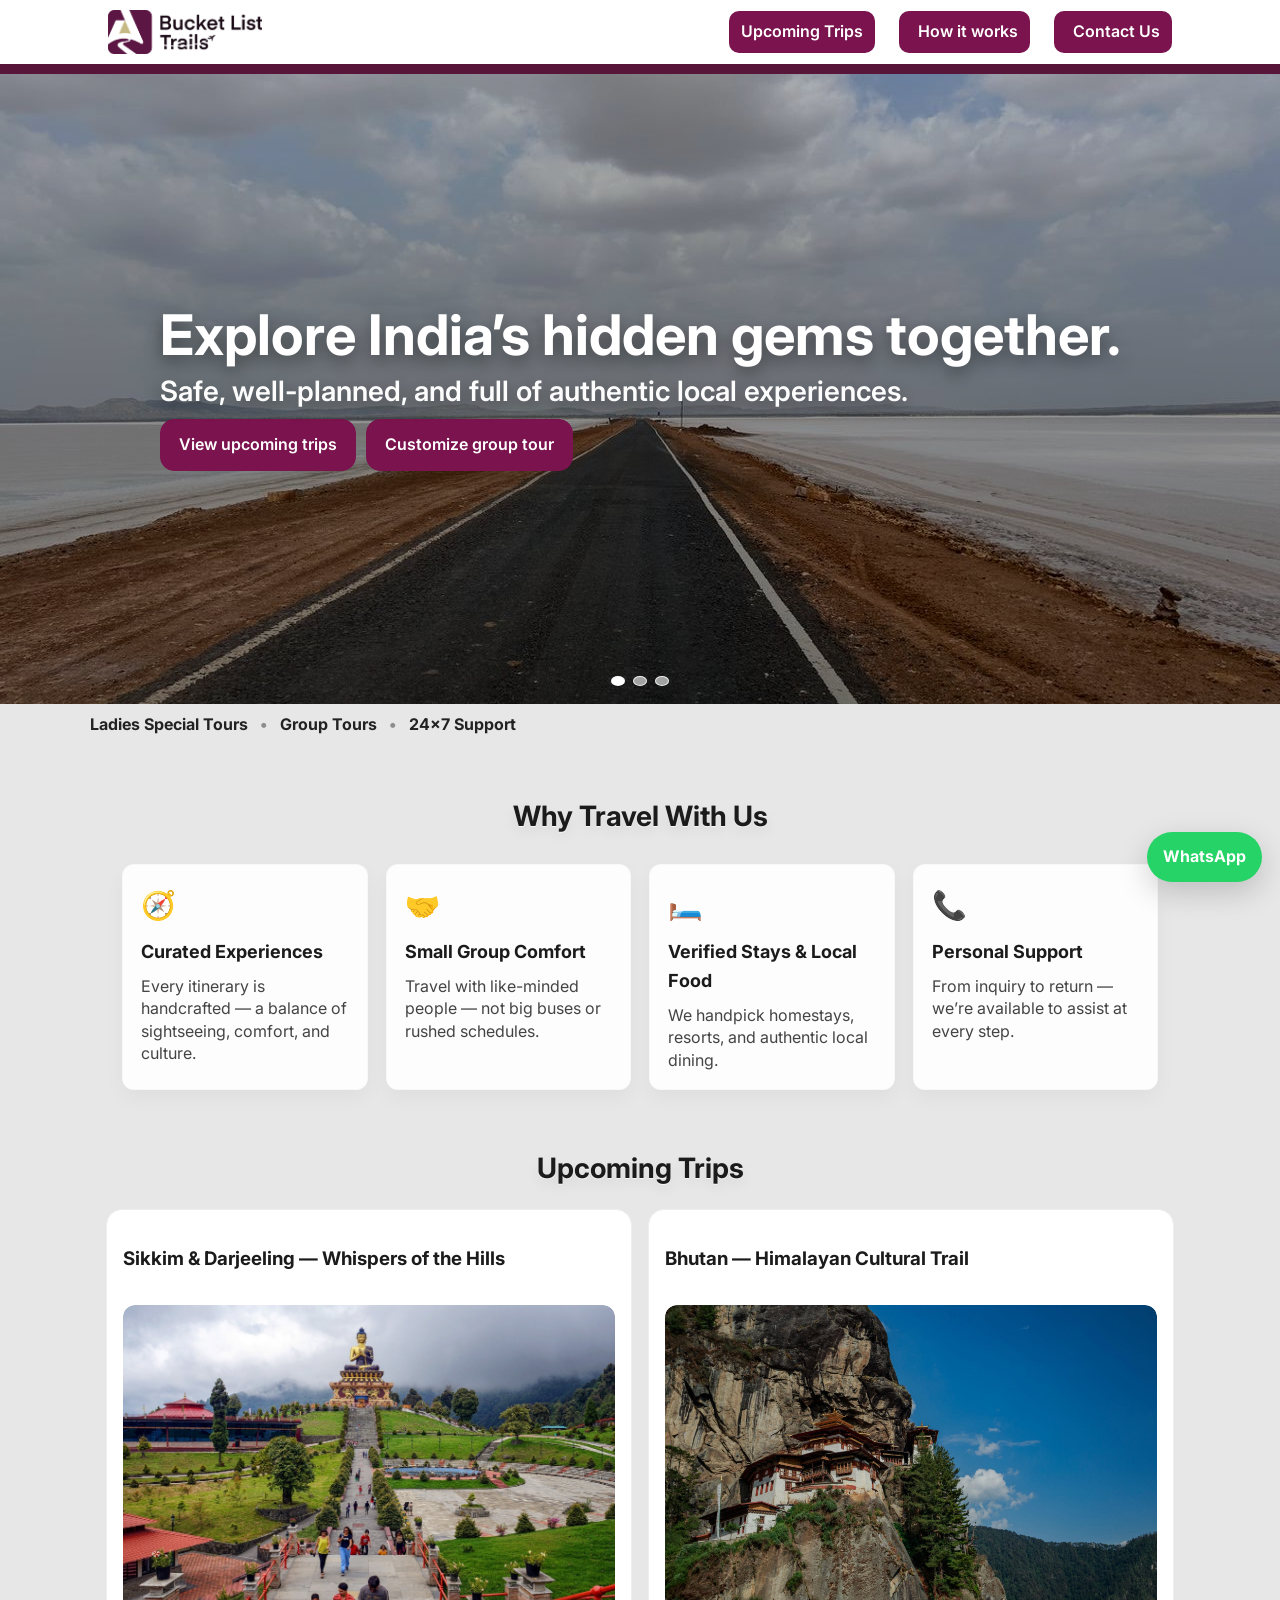
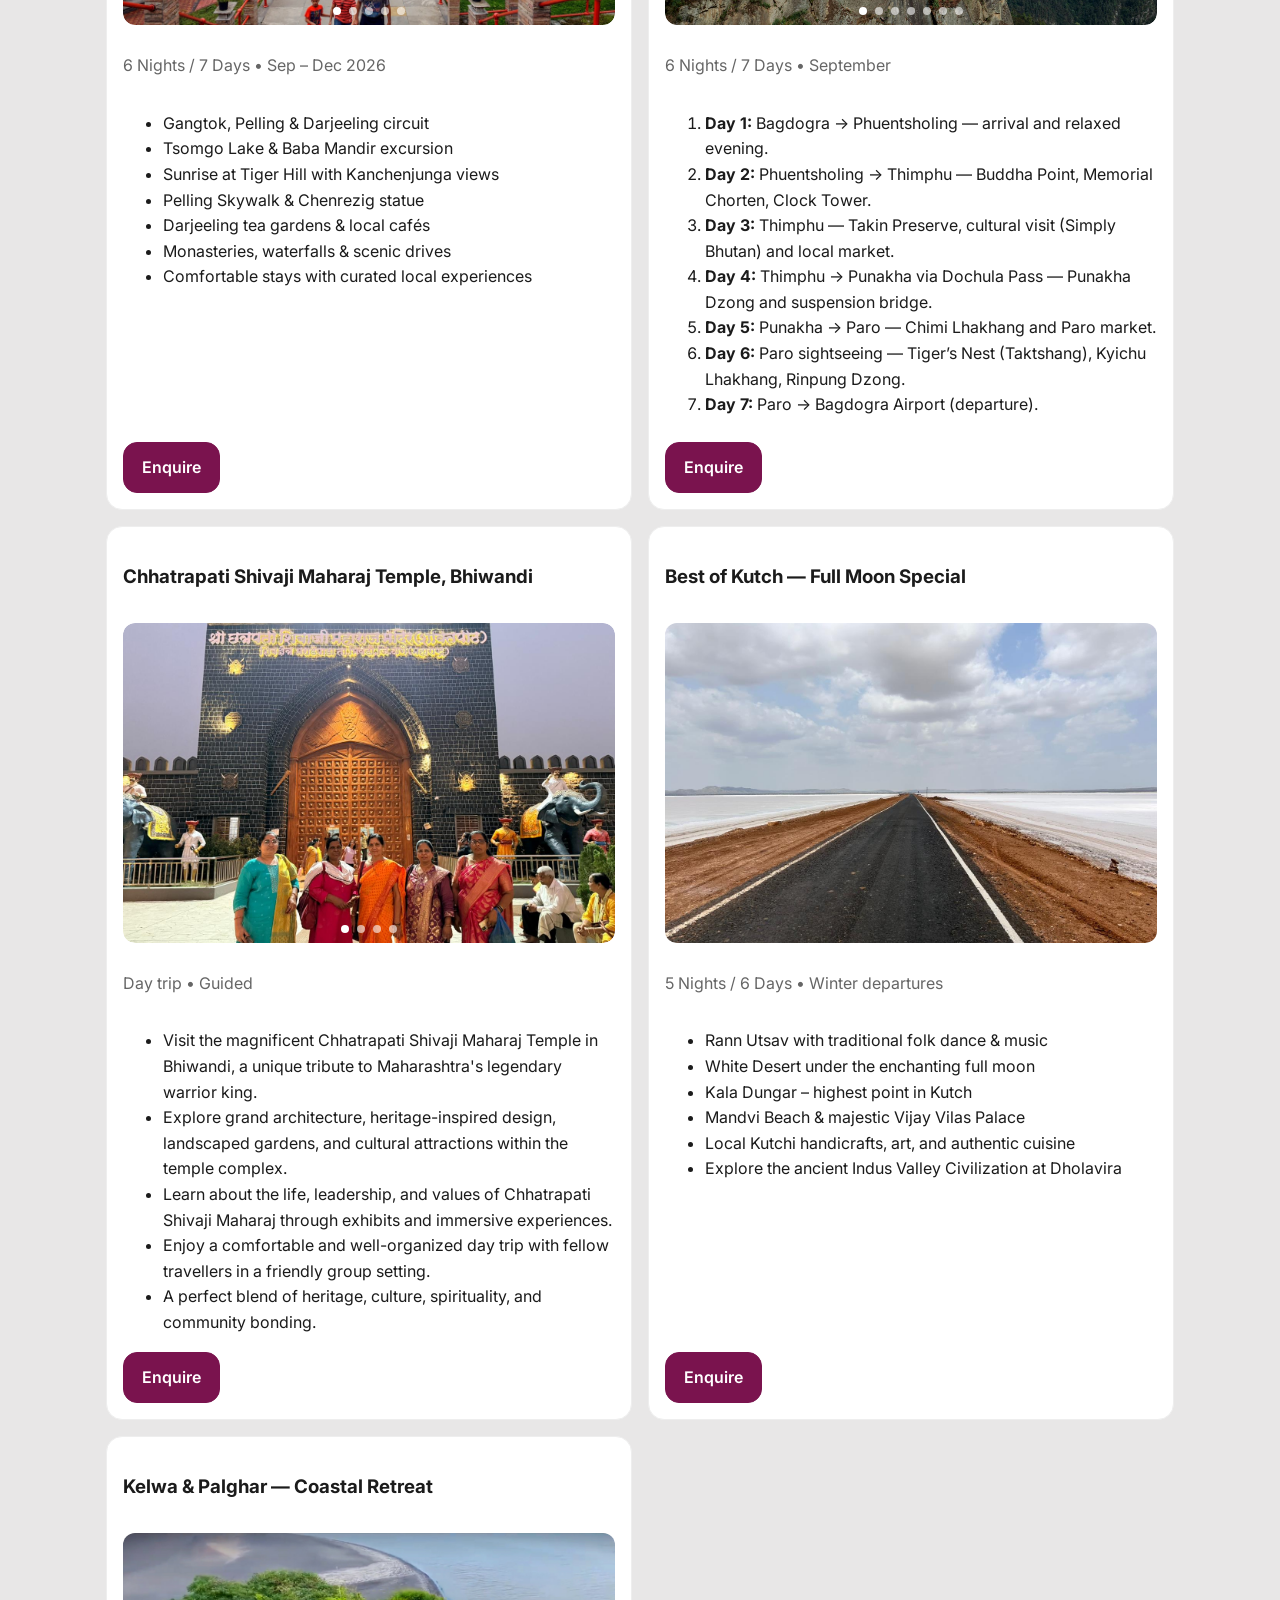
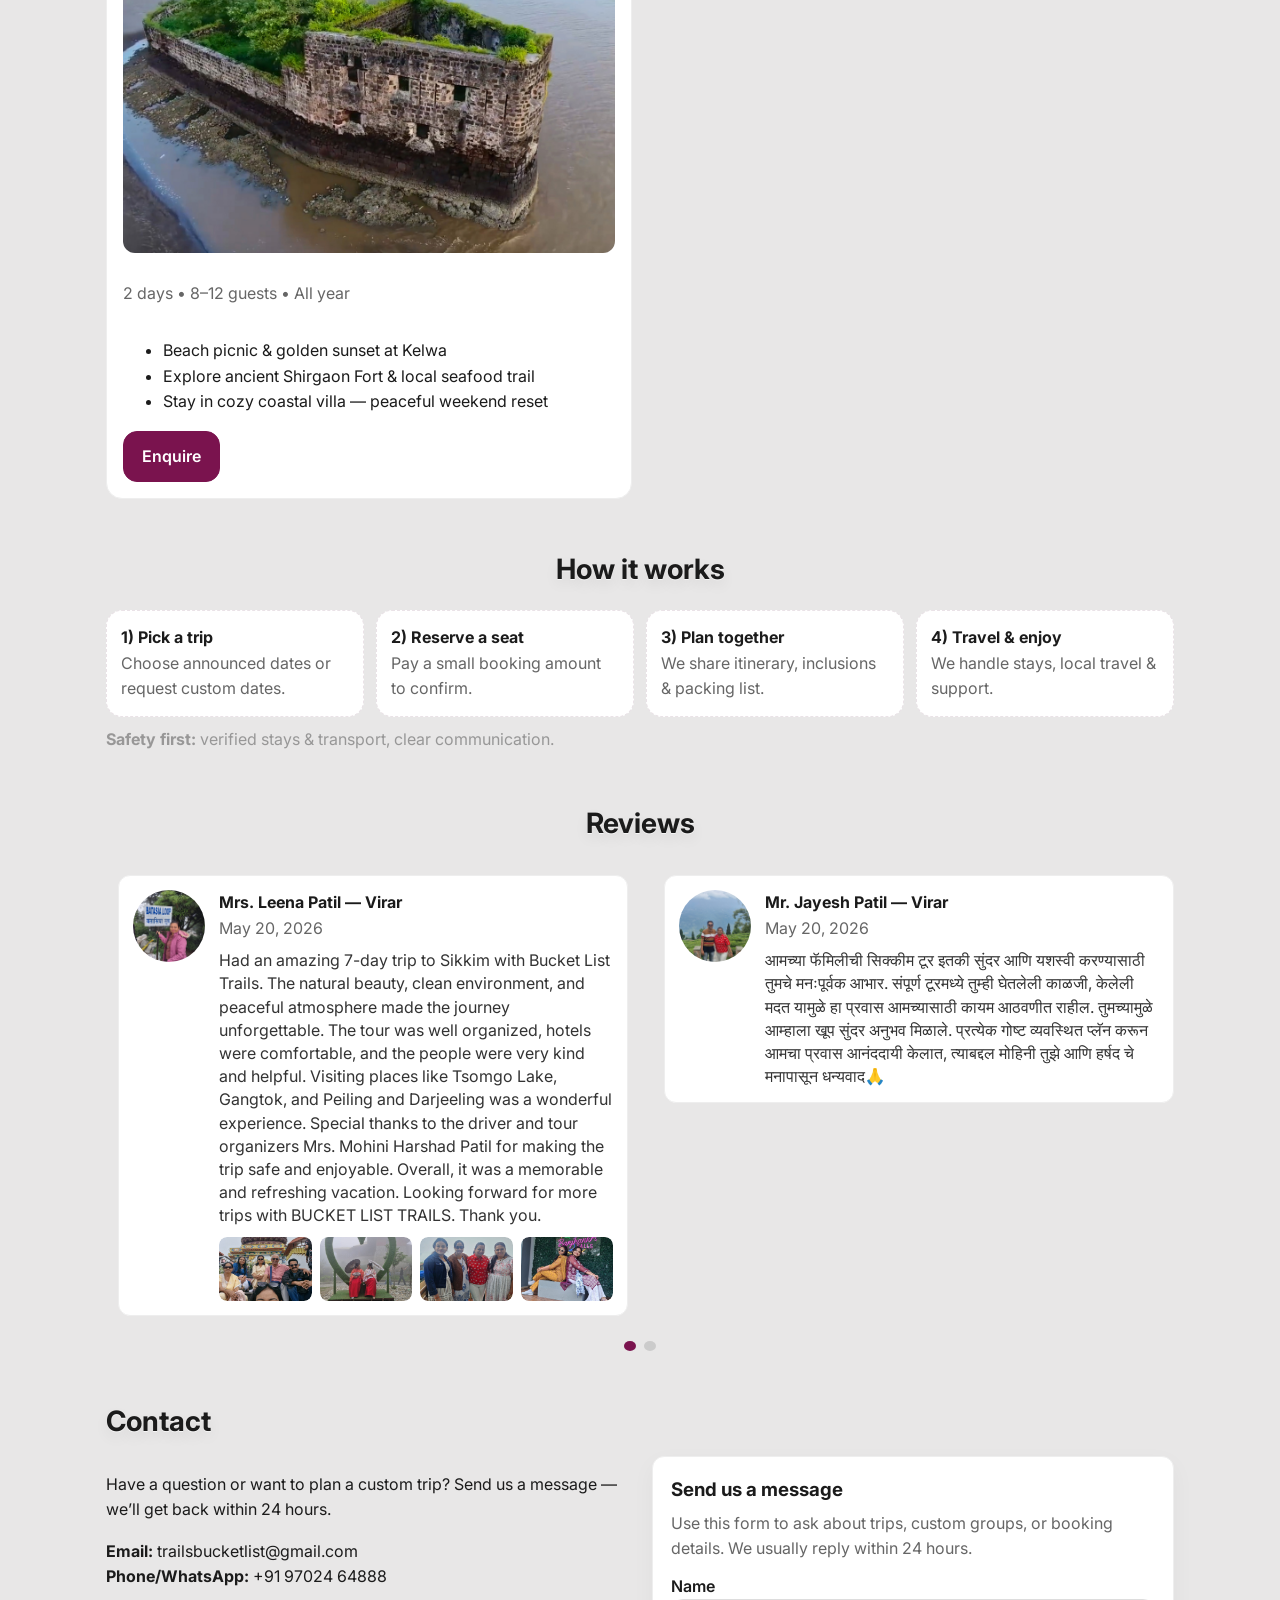
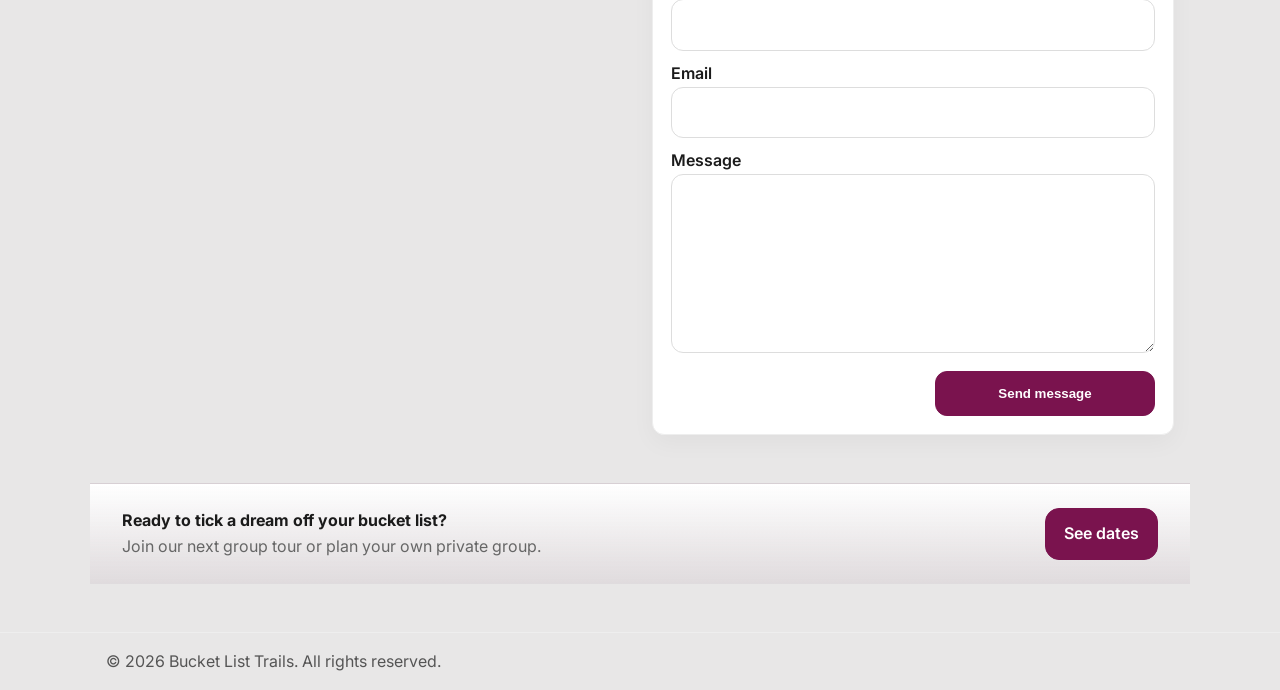
==== commit a7fbe170: "change theme from pink to wine; update correct logo image" ====
--- a/index.html
+++ b/index.html
@@ -16,8 +16,8 @@
   <nav>
     <div class="logo">
       <a href="/" class="brand" aria-label="Bucket List Trails home">
-        <img src="assets/images/small_logo-Photoroom.png" alt="Bucket List Trails logo" class="logo-mark">
-        <img src="assets/images/logo text-Photoroom.png" alt="Bucket List Trails wordmark" class="logo-text">
+        <img src="assets/images/logos/Bucket List Trails Coloured.png" alt="Bucket List Trails logo" class="logo-mark">
+        <!-- <img src="assets/images/logo text-Photoroom.png" alt="Bucket List Trails wordmark" class="logo-text"> -->
       </a>
     </div>
     <div class="links">
@@ -36,7 +36,7 @@
       
       <div class="hero-actions" style="display:flex;gap:10px;flex-wrap:wrap">
         <a class="btn primary" href="#trips">View upcoming trips</a>
-        <a class="btn" href="#contact">Plan a custom group</a>
+        <a class="btn" href="#contact">Customize group tour</a>
       </div>
     </div>
     <div class="slider" aria-label="Trip photo slideshow">
@@ -204,7 +204,7 @@
       <div class="reviews-dots"></div>
     </div>
   </section>
-  
+
   <section id="contact">
     <h2>Contact</h2>
     <div class="contact">
--- a/assets/css/style.css
+++ b/assets/css/style.css
@@ -1,7 +1,7 @@
 /* Variables */
 :root {
   --max: 1100px;
-  --brand: #e65fa8;
+  --brand: #7a134e; /* updated to match new logo RGB(87,21,58) */
   --dark: #1b1b1b;
   --muted: #666;
   --bg: #fff;
@@ -14,27 +14,11 @@
   font-family: Inter, system-ui, Arial, sans-serif;
   color: var(--dark);
   line-height: 1.6;
-  /* repeating holiday doodle background provided by user */
-  --doodle-size: 300px;
-  /* place the image once across the page (non-repeating) with a translucent gradient above it */
-  background-image: url("../images/holiday_doodle.jpg"), linear-gradient(rgba(255,248,242,0.28), rgba(255,240,255,0.28));
-  /* show the doodle once across the full width (no repeat), gradient covers the whole page */
-  background-repeat: no-repeat, no-repeat;
-  background-size: 100% auto, cover;
-  background-attachment: scroll, fixed;
-  background-position: center top, center center;
-}
-
-/* subtle overlay above the background image to improve text contrast */
-body::before {
-  content: "";
-  position: fixed;
-  inset: 0;
-  pointer-events: none;
-  background: linear-gradient(rgba(0,0,0,0.38), rgba(0,0,0,0.06));
-  mix-blend-mode: multiply;
-  z-index: 1;
-}
+  /* solid background color for the site */
+  background-color: #e8e7e7;
+}
+/* remove the dark overlay used for the doodle background */
+body::before { content: none; }
 
 /* ensure main content sits above the overlay */
 main { position: relative; z-index: 2; }
@@ -67,12 +51,18 @@
 header {
   position: sticky;
   top: 0;
-  /* warm sunrise gradient inspired by favicon */
-  background: linear-gradient(90deg, #ffd19a 0%, #ffb48c 50%, #e99fb3 100%);
-  color: #1b1b1b;
-  backdrop-filter: saturate(120%) blur(6px);
-  border-bottom: 1px solid rgba(0,0,0,0.06);
+  /* white navbar with purple text */
+  background: #ffffff;
+  color: var(--brand);
   z-index: 10;
+}
+
+/* thin purple band directly under the white nav to preserve brand presence */
+header::after {
+  content: "";
+  display: block;
+  height: 10px;
+  background: linear-gradient(90deg, rgba(87,21,58,1) 0%, rgba(87,21,58,1) 100%);
 }
 nav {
   max-width: var(--max);
@@ -80,35 +70,50 @@
   display: flex;
   align-items: center;
   gap: 12px;
-  padding: 8px 16px;
-  min-height: 56px; /* keep nav compact so brand images can't expand the header */
+  padding: 10px 18px; /* balanced padding for a sleeker header */
+  height: 64px; /* fixed height for consistent layout */
+  box-sizing: border-box;
 }
 /* Brand: replace text with mark + wordmark images */
-nav .logo { display: flex; align-items: center; }
-nav .logo .brand { display: inline-flex; align-items: center; gap: 10px; }
+nav .logo { display: flex; align-items: center; height: 100%; }
+nav .logo .brand { display: inline-flex; align-items: center; gap: 10px; height: 100%; }
 nav .logo .brand img { display: block; height: auto; }
-nav .logo .logo-mark { width: 36px; height: 36px; object-fit: contain; }
+/* Use a fluid height so the logo scales across viewports but caps at a sensible size */
+/* Constrain the image to never exceed the height of the nav bar */
+nav .brand img.logo-mark {
+  height: 100%;
+  max-height: 44px; /* adjust down for a sleeker look */
+  width: auto;
+  display: block;
+  object-fit: contain;
+}
+/* keep the inline logo-mark consistent */
+nav .logo .logo-mark { height: 100%; width: auto; object-fit: contain; }
 nav .logo .logo-text { height: 28px; object-fit: contain; }
-nav .logo span { color: #e65fa8; }
+nav .logo span { color: var(--brand); }
 nav .links { margin-left: auto; display: flex; gap: 16px; font-weight: 600; }
 
 /* Nav link colors on the warm header */
 nav .links a {
-  color: #1b1b1b;
-  padding: 8px 10px;
-  border-radius: 8px;
-  transition: background-color .18s ease, color .18s ease;
+  color: #fff;
+  background: var(--brand);
+  padding: 8px 12px;
+  border-radius: 10px;
+  transition: background-color .18s ease, color .18s ease, transform .08s ease;
   font-weight: 600;
+  display: inline-flex;
+  align-items: center;
+  gap: 8px;
 }
 
 /* Visual separation between nav items to make them distinct */
 nav .links a + a {
   margin-left: 8px;
   padding-left: 18px; /* extra left padding to create breathing room */
-  border-left: 1px solid rgba(0,0,0,0.06);
-}
-
-nav .links a:hover { background: rgba(0,0,0,0.04); color: #6b2552; }
+  border-left: 1px solid rgba(87,21,58,0.06);
+}
+
+nav .links a:hover { filter: brightness(0.92); transform: translateY(-1px); }
 
 /* Hero */
 .hero {
@@ -324,7 +329,7 @@
 }
 
 .steps { display: grid; grid-template-columns: repeat(4, 1fr); gap: 12px; }
-.step { border: 1px dashed #f0a2c8; border-radius: 16px; padding: 14px; background: #fff; }
+.step { border: 1px dashed rgba(87,21,58,0.12); border-radius: 16px; padding: 14px; background: #fff; }
 
 .contact { display: grid; grid-template-columns: 1fr 1fr; gap: 24px; align-items: start; }
 
@@ -354,7 +359,7 @@
 .form-card label { margin-bottom: 10px; display: block; }
 .form-card .btn.primary { min-width: 220px; }
 
-.cta { background: linear-gradient(180deg,#fff, #ffe6f2); border-top: 1px solid #fee0f0; }
+.cta { background: linear-gradient(180deg,#fff, rgba(87,21,58,0.06)); border-top: 1px solid rgba(87,21,58,0.06); }
 .cta .wrap { max-width: var(--max); margin: 0 auto; padding: 24px 16px; display: grid; grid-template-columns: 1fr auto; align-items: center; gap: 16px; }
 
 footer { border-top: 1px solid #eee; }
@@ -457,30 +462,27 @@
 }
 
 @media (min-width: 981px) {
-  nav .logo .logo-mark { width: 40px; height: 40px; }
+  nav .logo .logo-mark { width: 48px; height: 48px; }
   nav .logo .logo-text { height: 34px; }
 }
 
 /* Stronger constraints to prevent oversized logos from pushing header height */
-nav .brand img {
-  max-height: 48px;
-  height: auto;
-  width: auto;
-  display: block;
-}
+/* remove hard-forced sizes: rely on clamp() above for flexible scaling */
 
 /* Ensure the brand vertically centers even if text size changes */
 nav .logo, nav .brand { align-items: center; }
 
 /* If an image still grows unexpectedly, cap the header */
-header { max-height: 84px; overflow: visible; }
+/* allow a taller header to prevent clipping when a larger brand image is used */
+/* cap header reasonably to avoid clipping while keeping it compact */
+header { max-height: 92px; overflow: visible; }
 
 /* Ensure slides always cover their container (prevents black bars) */
 .slide img { width: 100%; height: 100%; object-fit: cover; display: block; }
 
 /* Hero-specific button styles so non-primary buttons remain visible over images */
-.hero .btn { color: #fff; }
-.hero .btn:not(.primary) { background: rgba(255,255,255,0.12); border-color: rgba(255,255,255,0.3); color: #fff; }
+.hero .btn { color: #fff; background: var(--brand); border-color: var(--brand); }
+.hero .btn:not(.primary) { background: var(--brand); border-color: var(--brand); color: #fff; }
 
 /* For mobile we keep a smaller hero height but let JS fine-tune exact height to match images */
 @media (max-width: 600px) {
